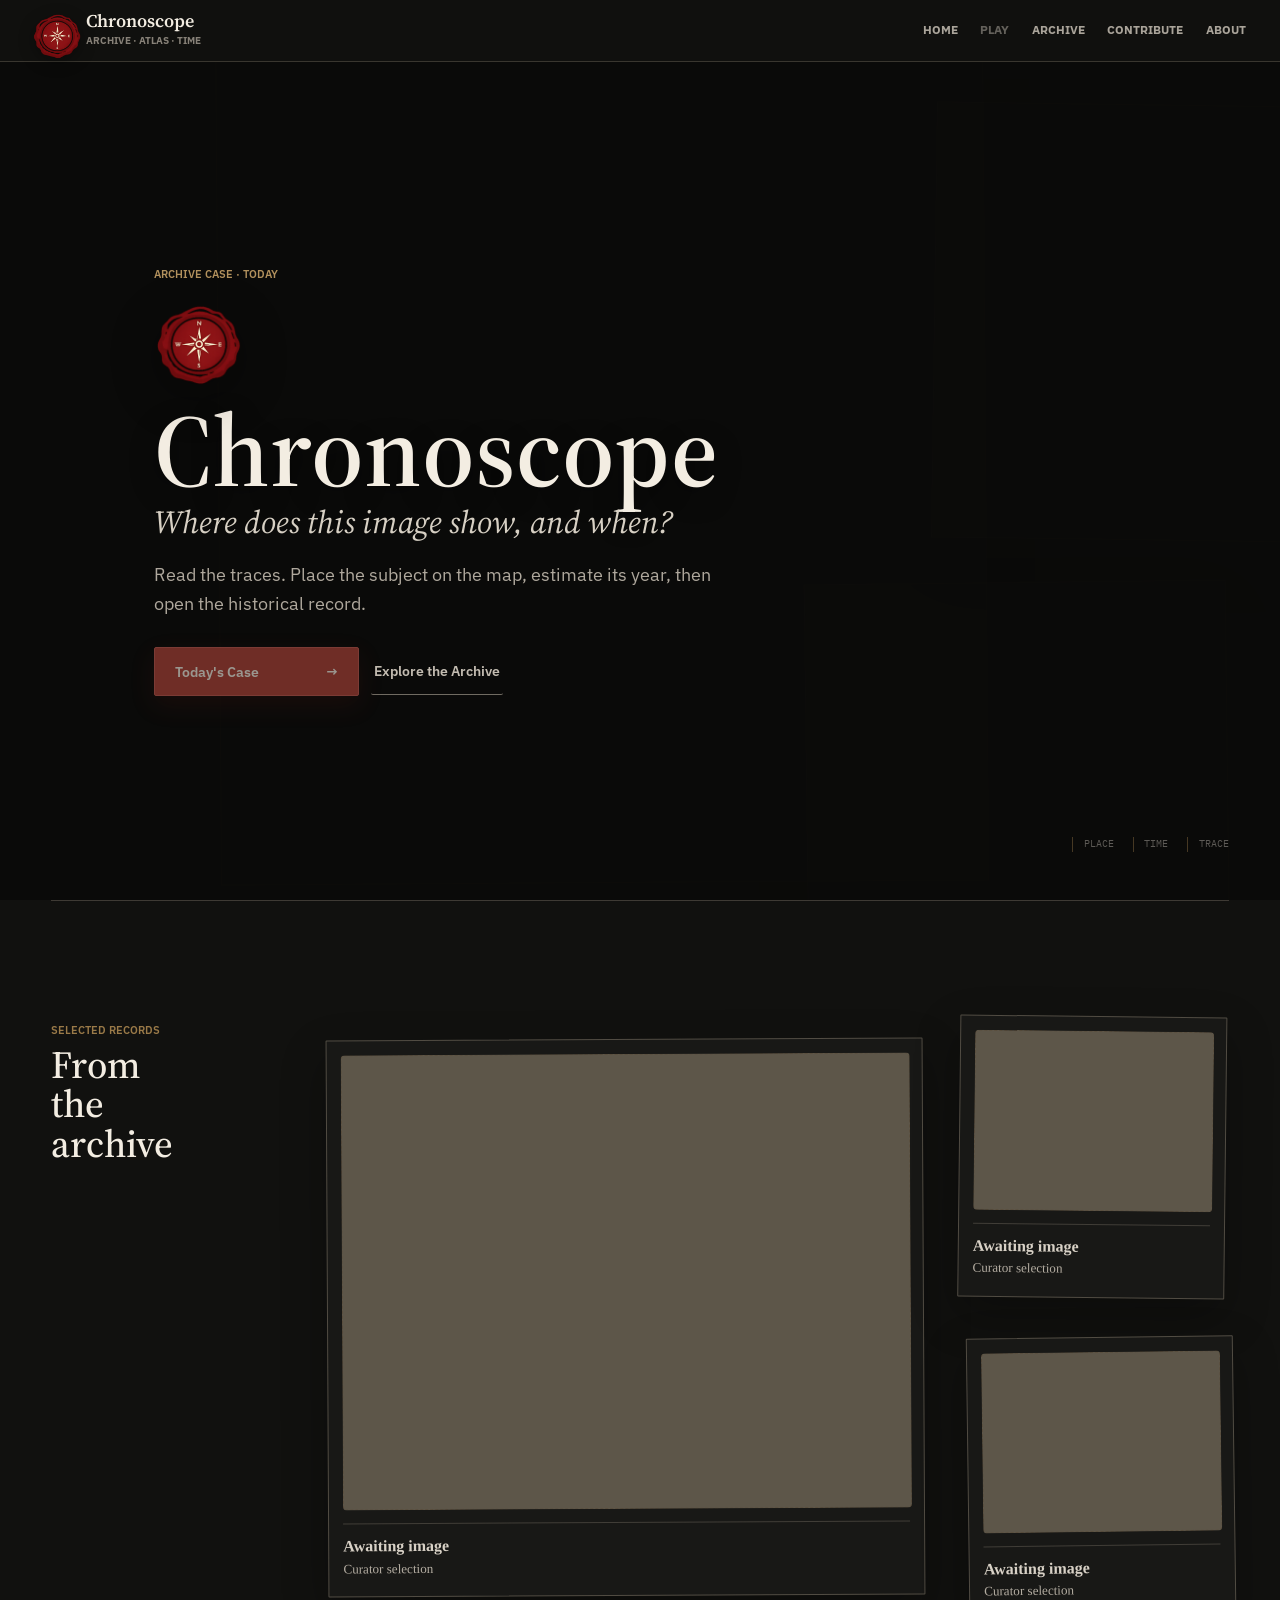
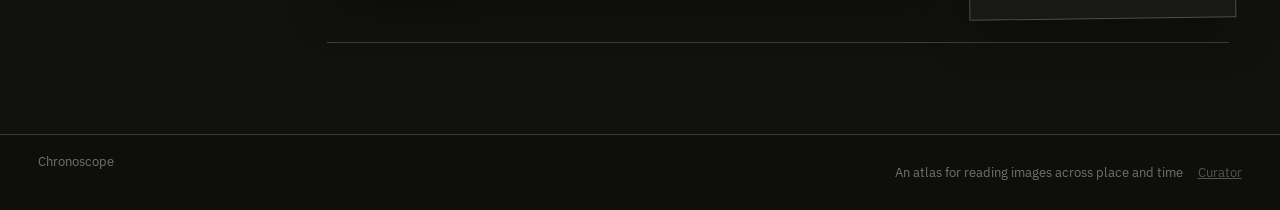
==== index.html @ 5bf5f280 "Add persistent challenges and playable archive" ====
<!doctype html>
<html lang="en">
  <head>
    <meta charset="utf-8" />
    <meta name="viewport" content="width=device-width, initial-scale=1" />
    <title>Chronoscope</title>
    <meta
      name="description"
      content="Chronoscope is a historical map game about placing archival images in space and time."
    />

    <link rel="icon" href="assets/favicon.ico" sizes="any" />
    <link rel="icon" href="assets/chronoscope-wax-seal-256.png" type="image/png" />
    <link rel="apple-touch-icon" href="assets/chronoscope-wax-seal-256.png" />
    <link rel="stylesheet" href="https://unpkg.com/leaflet/dist/leaflet.css" />
    <meta name="theme-color" content="#11110F" />
    <link rel="preconnect" href="https://fonts.googleapis.com" />
    <link rel="preconnect" href="https://fonts.gstatic.com" crossorigin />
    <link
      href="https://fonts.googleapis.com/css2?family=IBM+Plex+Mono:wght@400;500;600&amp;family=IBM+Plex+Sans:wght@400;500;600;700&amp;family=Source+Serif+4:opsz,wght@8..60,400;8..60,500;8..60,600;8..60,700&amp;display=swap"
      rel="stylesheet"
    />
    <link rel="stylesheet" href="style.css?v=chronoscope-21" />
    <!-- Google tag (gtag.js). Public pages only; admin.html intentionally omits analytics. -->
    <script async src="https://www.googletagmanager.com/gtag/js?id=G-4NTPNH9KXJ"></script>
    <script>
      window.dataLayer = window.dataLayer || [];
      function gtag(){dataLayer.push(arguments);}
      gtag("js", new Date());
      gtag("config", "G-4NTPNH9KXJ");
    </script>
    <script src="https://unpkg.com/leaflet/dist/leaflet.js"></script>
    <script src="https://cdn.jsdelivr.net/npm/@supabase/supabase-js@2"></script>
    <script src="script.js?v=chronoscope-21" defer></script>
  </head>
  <body class="view-home" data-page="main">
    <header class="site-header">
      <a class="brand" href="#home" data-view-target="home" aria-label="Chronoscope home">
        <span class="brand-mark">
          <img src="assets/chronoscope-wax-seal.png" alt="" />
        </span>
        <span>
          <strong>Chronoscope</strong>
          <small>Archive &middot; atlas &middot; time</small>
        </span>
      </a>

      <nav class="site-nav" aria-label="Primary navigation">
        <button type="button" data-view-target="home">Home</button>
        <button type="button" data-action="start-game">Play</button>
        <button type="button" data-view-target="archive">Archive</button>
        <button type="button" data-view-target="submit">Contribute</button>
        <button type="button" data-view-target="about">About</button>
      </nav>
    </header>

    <main class="app-shell">
      <section class="screen is-active home-screen" data-view="home" id="home">
        <div class="chronoscope-hero">
          <div class="hero-montage" aria-hidden="true">
            <figure class="montage-frame montage-frame-primary">
              <img id="heroImageOne" alt="" hidden />
            </figure>
            <figure class="montage-frame montage-frame-secondary">
              <img id="heroImageTwo" alt="" hidden />
            </figure>
            <figure class="montage-frame montage-frame-tertiary">
              <img id="heroImageThree" alt="" hidden />
            </figure>
          </div>
          <div class="hero-shade" aria-hidden="true"></div>

          <div class="hero-content">
            <p class="kicker hero-kicker">Archive case &middot; today</p>
            <div class="logo-placeholder" aria-label="Chronoscope compass wax seal">
              <img src="assets/chronoscope-wax-seal.png" alt="Chronoscope compass wax seal" />
            </div>
            <h1>Chronoscope</h1>
            <p class="hero-question">Where does this image show, and when?</p>
            <p class="lead">
              Read the traces. Place the subject on the map, estimate its year,
              then open the historical record.
            </p>
            <div class="button-row hero-actions">
              <button class="primary-button" type="button" data-action="start-game">
                Today's Case <span aria-hidden="true">&rarr;</span>
              </button>
              <button class="text-button" type="button" data-view-target="archive">
                Explore the Archive
              </button>
            </div>
            <p class="sr-only" id="dataStatus" aria-live="polite"></p>
          </div>

          <p class="hero-catalogue" aria-hidden="true">
            <span>PLACE</span>
            <span>TIME</span>
            <span>TRACE</span>
          </p>
        </div>

        <div class="home-lower" aria-label="Featured archival previews">
          <div class="collection-intro">
            <p class="kicker">Selected records</p>
            <h2>From the archive</h2>
          </div>
          <div class="archive-triptych">
            <figure class="archive-teaser archive-primary is-empty">
              <img
                id="homeImageOne"
                alt="Featured archival image"
                hidden
              />
              <figcaption>
                <span id="homePlaceOne">Awaiting image</span>
                <time id="homeTimeOne">Curator selection</time>
              </figcaption>
            </figure>
            <figure class="archive-teaser archive-secondary archive-secondary-top is-empty">
              <img
                id="homeImageTwo"
                alt="Featured archival image"
                hidden
              />
              <figcaption>
                <span id="homePlaceTwo">Awaiting image</span>
                <time id="homeTimeTwo">Curator selection</time>
              </figcaption>
            </figure>
            <figure class="archive-teaser archive-secondary archive-secondary-bottom is-empty">
              <img
                id="homeImageThree"
                alt="Featured archival image"
                hidden
              />
              <figcaption>
                <span id="homePlaceThree">Awaiting image</span>
                <time id="homeTimeThree">Curator selection</time>
              </figcaption>
            </figure>
          </div>
        </div>
      </section>

      <section class="screen archive-screen" data-view="archive" id="archive">
        <div class="section-heading archive-heading">
          <p class="kicker">The public index</p>
          <h2>Archive</h2>
          <p>
            Revisit a dated challenge, open a curated collection, or practise
            with cases drawn from the published record.
          </p>
          <p class="loading-note" id="archiveStatus" aria-live="polite"></p>
        </div>

        <section class="player-record" aria-labelledby="playerRecordTitle">
          <div class="archive-section-heading">
            <div>
              <p class="kicker">On this device</p>
              <h3 id="playerRecordTitle">Your Record</h3>
            </div>
            <button class="text-button compact-button" type="button" id="clearPlayerRecord">
              Clear record
            </button>
          </div>
          <div class="record-metrics" id="playerRecordMetrics"></div>
        </section>

        <div class="archive-index">
          <section class="archive-index-section" aria-labelledby="dailyArchiveTitle">
            <div class="archive-section-heading">
              <div>
                <p class="kicker">Dated editions</p>
                <h3 id="dailyArchiveTitle">Past Challenges</h3>
              </div>
            </div>
            <div class="archive-list" id="dailyArchiveList">
              <p class="loading-note">Loading the dated archive...</p>
            </div>
          </section>

          <section class="archive-index-section" aria-labelledby="collectionArchiveTitle">
            <div class="archive-section-heading">
              <div>
                <p class="kicker">Curator selections</p>
                <h3 id="collectionArchiveTitle">Collections</h3>
              </div>
            </div>
            <div class="archive-list" id="archiveCollectionList">
              <p class="loading-note">Loading collections...</p>
            </div>
          </section>
        </div>

        <section class="practice-entry">
          <div>
            <p class="kicker">Open study</p>
            <h3>Practice the published archive</h3>
            <p>A fresh selection for observation without affecting a dated challenge.</p>
          </div>
          <button class="primary-button" type="button" data-action="start-practice">
            Begin Practice <span aria-hidden="true">&rarr;</span>
          </button>
        </section>
      </section>

      <section class="screen game-screen" data-view="game" id="game">
        <div class="round-bar">
          <div class="case-identity">
            <p class="kicker">Examination room</p>
            <h2 id="roundTitle">Case 01</h2>
          </div>
          <div class="round-progress-wrap" aria-label="Case progress">
            <div class="round-progress" id="roundProgress" aria-hidden="true"></div>
            <strong id="roundCounter">01 / 05</strong>
          </div>
          <div class="round-meta">
            <span><small>Reading</small><strong id="scorePreview">0 / 25,000</strong></span>
          </div>
        </div>

        <div class="game-layout">
          <article class="image-panel">
            <figure class="archive-plate">
              <div class="image-stage">
                <img id="imageImage" src="" alt="Historical image for this round" />
                <button class="image-open-button" type="button" id="openImageInspector">
                  Fullscreen <span aria-hidden="true">&nearr;</span>
                </button>
              </div>
              <figcaption id="imageCaption">Archive image &middot; identifying record withheld</figcaption>
            </figure>
          </article>

          <section class="detective-panel" data-guess-mode="where" aria-label="Guess panel">
            <div class="guess-mode-tabs" role="tablist" aria-label="Reading controls">
              <button class="is-active" type="button" role="tab" aria-selected="true" data-guess-mode="where">
                Where
              </button>
              <button type="button" role="tab" aria-selected="false" data-guess-mode="when">
                When
              </button>
            </div>

            <div class="where-panel" data-guess-content="where">
              <div class="map-status" id="mapStatus">No location selected</div>
              <div id="guessMap" class="map-shell" aria-label="World map"></div>
            </div>

            <section class="time-panel" data-guess-content="when" aria-label="Time guess">
              <div class="time-panel-head">
                <div>
                  <p class="kicker">Estimated date</p>
                  <strong id="yearDisplay">1900 CE</strong>
                </div>
                <label>
                  Exact year
                  <input id="yearInput" type="number" min="-3000" max="2100" step="1" />
                </label>
              </div>
              <div
                id="timeTimeline"
                class="time-timeline"
                role="slider"
                aria-label="Estimated year from 3000 BCE to 2100 CE"
                aria-valuemin="-3000"
                aria-valuemax="2100"
                aria-valuenow="1900"
                tabindex="0"
              >
                <div class="time-track"></div>
                <div class="time-era bc-era">BCE</div>
                <div class="time-era ce-era">CE</div>
                <div class="time-marker" id="timeMarker"></div>
                <div class="time-ticks" aria-hidden="true">
                  <span style="left: 0%">3000 BCE</span>
                  <span style="left: 25%">1000 BCE</span>
                  <span style="left: 49.2%">1 CE</span>
                  <span style="left: 73.4%">1000 CE</span>
                  <span style="left: 87.9%">1600 CE</span>
                  <span style="left: 100%">2100 CE</span>
                </div>
              </div>
            </section>

            <div class="action-strip">
              <button class="primary-button" type="button" id="submitGuess" disabled>
                Submit Reading <span aria-hidden="true">&rarr;</span>
              </button>
              <button class="secondary-button" type="button" id="refreshRound">
                Reload Image
              </button>
              <button class="secondary-button" type="button" id="nextRound" hidden>
                Next Case
              </button>
            </div>

            <section class="reveal-panel" id="revealPanel" hidden aria-live="polite"></section>
          </section>
        </div>
      </section>

      <section class="screen results-screen" data-view="results" id="results">
        <div class="results-hero">
          <p class="kicker">The record</p>
          <h2>Your Reading of the Past</h2>
          <p id="finalScore" class="final-score">0 / 25,000</p>
          <p id="ratingTitle" class="rating-title"></p>
          <p id="resultRecordNote" class="result-record-note"></p>
        </div>

        <div class="results-grid">
          <section class="results-breakdown">
            <h3>Your Readings</h3>
            <div id="roundBreakdown"></div>
          </section>

          <section class="share-panel">
            <h3>Share Result</h3>
            <textarea id="shareText" readonly rows="7"></textarea>
            <div class="button-row">
              <button class="primary-button" type="button" id="copyResult">Copy Result</button>
              <button class="secondary-button" type="button" data-action="replay-challenge">
                Play Again
              </button>
            </div>
            <p class="loading-note" id="copyResultStatus"></p>
          </section>
        </div>
      </section>

      <section class="screen submit-screen" data-view="submit" id="submit">
        <div class="section-heading">
          <p class="kicker">Archive contribution</p>
          <h2>Contribute to the Archive</h2>
          <p>
            Found an image that would make a compelling Chronoscope case? Send
            it to the archive for verification of place, date, source, and rights.
          </p>
        </div>

        <div class="submit-layout">
          <form id="submissionForm" class="submission-form">
            <fieldset class="submission-stage">
              <legend><span>01</span> The Image</legend>
              <div class="stage-grid">
                <label>
                  Image title
                  <input name="title" required placeholder="Old Church in Beijing" />
                </label>
                <label>
                  Image URL
                  <input name="image" type="url" required placeholder="https://archive.example/image.jpg" />
                </label>
              </div>
            </fieldset>

            <fieldset class="submission-stage">
              <legend><span>02</span> The Record</legend>
              <div class="stage-grid">
                <label class="full-span">
                  Suggested location name
                  <input name="locationName" required placeholder="Beijing, China" />
                </label>
                <label>
                  Latitude
                  <input name="lat" type="number" min="-90" max="90" step="0.00001" required placeholder="39.90420" />
                </label>
                <label>
                  Longitude
                  <input name="lng" type="number" min="-180" max="180" step="0.00001" required placeholder="116.40740" />
                </label>
                <label>
                  Suggested year
                  <input name="year" type="number" min="-3000" max="2100" step="1" required placeholder="1910" />
                </label>
                <div class="form-actions coordinate-action">
                  <button class="secondary-button" type="button" id="confirmTypedSubmissionLocation">
                    Confirm Typed Coordinates
                  </button>
                </div>
                <label class="full-span map-field">
                  Locate it on the map
                  <span class="field-note">Click the map, then confirm the selected point. You can clear it and choose again.</span>
                  <div id="submissionMap" class="submission-map" aria-label="Submission location map"></div>
                  <div class="button-row">
                    <button class="secondary-button" type="button" id="confirmSubmissionLocation">
                      Confirm Map Location
                    </button>
                    <button class="secondary-button" type="button" id="clearSubmissionLocation">
                      Clear Location
                    </button>
                  </div>
                  <span id="submissionMapStatus" class="field-note">No map point selected yet.</span>
                </label>
                <label class="full-span">
                  Curator note <span class="optional-label">optional</span>
                  <textarea name="clue" rows="3"></textarea>
                </label>
                <label class="full-span">
                  Historical Record <span class="optional-label">optional</span>
                  <textarea name="explanation" rows="4"></textarea>
                </label>
              </div>
            </fieldset>

            <fieldset class="submission-stage">
              <legend><span>03</span> Provenance</legend>
              <div class="stage-grid">
                <label>
                  Source/archive link
                  <input name="source" required placeholder="Archive name and URL" />
                </label>
                <label>
                  Rights/public domain note
                  <input name="rights" required placeholder="Public domain, CC0, or permission note" />
                </label>
                <label>
                  Submitter name or initials
                  <input name="submitter" required placeholder="A. Chen" />
                </label>
                <label>
                  Contact <span class="optional-label">optional</span>
                  <input name="submitterContact" placeholder="Email or social handle" />
                </label>
              </div>
            </fieldset>

            <div class="form-actions submission-actions">
              <button class="primary-button" type="submit">Submit for Review</button>
              <button class="secondary-button" type="reset">Clear Form</button>
            </div>
            <p class="loading-note submission-inline-status" id="submissionInlineStatus" aria-live="polite"></p>
          </form>

          <section class="generated-panel">
            <h3>Submission Receipt</h3>
            <p>
              Your proposal is sent privately to the curator. If the archive
              cannot be reached, a copyable backup will appear here instead.
            </p>
            <textarea id="generatedSubmission" readonly rows="18"></textarea>
            <div class="button-row">
              <button class="primary-button" type="button" id="copySubmission">
                Copy Submission Record
              </button>
            </div>
            <p class="loading-note" id="submissionStatus"></p>
          </section>
        </div>
      </section>

      <section class="screen about-screen" data-view="about" id="about">
        <div class="section-heading">
          <p class="kicker">About Chronoscope</p>
          <h2>Read the traces.</h2>
          <p>
            Chronoscope is a historical map game about reading the traces left
            inside old images. Each round asks a simple question: where does this
            image show, and when?
          </p>
        </div>

        <div class="about-columns">
          <section>
            <h3>Observation</h3>
            <p>
              The answer lies not in memorization, but in observation: architecture,
              clothing, roads, signs, terrain, technology, and the quiet details
              of daily life.
            </p>
          </section>
          <section>
            <h3>Public History</h3>
            <p>
              The project is built as an experiment in public history, visual
              reasoning, and geographical imagination. Submissions require
              verification before they can enter the game.
            </p>
          </section>
        </div>
      </section>
    </main>

    <div class="image-inspector" id="imageInspector" hidden role="dialog" aria-modal="true" aria-label="Inspect archival image">
      <div class="image-inspector-panel">
        <button class="image-inspector-close" type="button" id="closeImageInspector" aria-label="Close image inspector">
          &times;
        </button>
        <img id="inspectorImage" src="" alt="Enlarged archival image" />
        <p id="inspectorCaption"></p>
      </div>
    </div>

    <footer class="site-footer">
      <span>Chronoscope</span>
      <span>
        An atlas for reading images across place and time
        <a class="repair-link" href="admin.html">Curator</a>
      </span>
    </footer>
  </body>
</html>
---- style.css ----
:root {
  --paper: #F1E6D3;
  --paper-soft: #FFF9ED;
  --paper-deep: #E3D0AE;
  --ivory: #FEFAF0;
  --ink: #241C17;
  --muted-ink: #665645;
  --muted: var(--muted-ink);
  --burgundy: #771B17;
  --burgundy-dark: #45110F;
  --burgundy-quiet: #8D2D27;
  --gold: #9C7641;
  --gold-soft: #B99A63;
  --line: #D6C29E;
  --line-dark: #B9A176;
  --shadow: 0 24px 58px rgba(36, 28, 23, 0.13);
}

* {
  box-sizing: border-box;
}

html {
  min-height: 100%;
}

body {
  min-height: 100%;
  margin: 0;
  color: var(--ink);
  font-family: system-ui, -apple-system, BlinkMacSystemFont, "Segoe UI", sans-serif;
  background: var(--paper);
}

body.modal-open {
  overflow: hidden;
}

button,
input,
textarea,
select {
  font: inherit;
}

button,
a.secondary-link,
.repair-link,
.text-button {
  min-height: 42px;
}

button {
  border: 0;
  cursor: pointer;
}

button:disabled {
  cursor: not-allowed;
  opacity: 0.55;
}

a {
  color: var(--burgundy-dark);
}

img {
  display: block;
  max-width: 100%;
}

.sr-only {
  position: absolute;
  width: 1px;
  height: 1px;
  padding: 0;
  overflow: hidden;
  clip: rect(0, 0, 0, 0);
  white-space: nowrap;
  border: 0;
}

code {
  padding: 0.12rem 0.28rem;
  border: 1px solid rgba(156, 118, 65, 0.28);
  border-radius: 4px;
  background: rgba(255, 249, 237, 0.78);
}

.site-header {
  position: sticky;
  top: 0;
  z-index: 50;
  display: flex;
  align-items: center;
  justify-content: space-between;
  gap: 1rem;
  padding: 0.65rem clamp(1rem, 3vw, 2.5rem);
  border-bottom: 1px solid rgba(86, 66, 43, 0.16);
  background: rgba(241, 230, 211, 0.9);
  backdrop-filter: blur(12px);
}

.brand {
  display: inline-flex;
  align-items: center;
  gap: 0.75rem;
  color: var(--ink);
  text-decoration: none;
}

.brand-mark {
  display: grid;
  width: 38px;
  height: 38px;
  place-items: center;
  border-radius: 50%;
  background: transparent;
  font-family: Georgia, "Times New Roman", serif;
  font-weight: 700;
}

.brand-mark img {
  width: 48px;
  height: 48px;
  max-width: none;
  object-fit: contain;
  filter: drop-shadow(0 3px 6px rgba(36, 28, 23, 0.18));
}

.brand strong,
h1,
h2,
h3 {
  font-family: Georgia, "Times New Roman", serif;
  font-weight: 700;
  letter-spacing: 0;
}

.brand strong {
  color: var(--burgundy);
}

.brand small {
  display: block;
  color: var(--muted);
  font-size: 0.75rem;
}

.site-nav {
  display: flex;
  align-items: center;
  justify-content: flex-end;
  flex-wrap: wrap;
  gap: 0.45rem;
}

.site-nav button,
.site-nav a {
  display: inline-flex;
  align-items: center;
  justify-content: center;
  min-height: 36px;
  padding: 0.32rem 0.64rem;
  border: 1px solid transparent;
  border-radius: 6px;
  color: var(--ink);
  background: transparent;
  text-decoration: none;
  font-size: 0.92rem;
}

.site-nav button:hover,
.site-nav a:hover {
  border-color: rgba(156, 118, 65, 0.42);
  background: rgba(255, 249, 237, 0.74);
}

.app-shell {
  width: min(1320px, calc(100% - 2rem));
  margin: 0 auto;
  padding: clamp(1.5rem, 4vw, 3.5rem) 0;
}

.screen {
  display: none;
}

.screen.is-active {
  display: block;
}

.home-grid {
  display: grid;
  grid-template-columns: minmax(0, 1fr) minmax(280px, 420px);
  gap: clamp(1.4rem, 4vw, 3rem);
  align-items: center;
  min-height: calc(100vh - 190px);
}

.chronoscope-hero {
  display: grid;
  place-items: center;
  min-height: calc(100vh - 9.5rem);
  padding: clamp(3.5rem, 9vw, 7rem) 0 clamp(4rem, 10vw, 8rem);
  text-align: center;
  animation: quietReveal 700ms ease-out both;
}

.hero-kicker {
  margin-bottom: 1.35rem;
}

.logo-placeholder {
  display: grid;
  width: clamp(86px, 12vw, 136px);
  height: clamp(86px, 12vw, 136px);
  place-items: center;
  margin-bottom: clamp(1.2rem, 3vw, 2rem);
  border-radius: 50%;
  background: transparent;
  filter: drop-shadow(0 16px 22px rgba(69, 17, 15, 0.18));
}

.logo-placeholder img {
  width: 100%;
  height: 100%;
  object-fit: contain;
}

.chronoscope-hero h1 {
  margin-bottom: 0.85rem;
  color: var(--burgundy);
  font-size: clamp(4rem, 12vw, 9rem);
  letter-spacing: 0;
}

.hero-question {
  max-width: 740px;
  margin-bottom: 1.1rem;
  color: var(--muted-ink);
  font-family: Georgia, "Times New Roman", serif;
  font-size: clamp(1.5rem, 3vw, 2.4rem);
  font-style: italic;
  line-height: 1.18;
}

.chronoscope-hero .lead {
  max-width: 680px;
  margin-right: auto;
  margin-left: auto;
  color: var(--ink);
}

.hero-actions {
  justify-content: center;
  margin-top: 1.35rem;
}

.home-lower {
  display: flex;
  justify-content: center;
  min-height: 50vh;
  padding: clamp(0.5rem, 2vw, 1.6rem) 0 clamp(3rem, 7vw, 6rem);
}

@keyframes quietReveal {
  from {
    opacity: 0;
    transform: translateY(10px);
  }

  to {
    opacity: 1;
    transform: translateY(0);
  }
}

.kicker {
  margin: 0 0 0.45rem;
  color: var(--gold);
  font-size: 0.78rem;
  font-weight: 800;
  text-transform: uppercase;
}

h1,
h2,
h3,
p {
  margin-top: 0;
}

h1 {
  margin-bottom: 1rem;
  font-size: clamp(3rem, 8vw, 6.4rem);
  line-height: 0.95;
}

h2 {
  margin-bottom: 0.75rem;
  font-size: clamp(2rem, 4vw, 3.25rem);
  line-height: 1.05;
}

h3 {
  margin-bottom: 0.75rem;
  font-size: 1.3rem;
}

.lead {
  max-width: 58ch;
  color: var(--muted);
  font-size: clamp(1.08rem, 2vw, 1.32rem);
  line-height: 1.65;
}

.how-to-play-note {
  max-width: 54ch;
  margin: 0;
  color: var(--muted-ink);
  font-size: 0.98rem;
  line-height: 1.55;
}

.button-row,
.action-strip,
.form-actions,
.admin-toolbar {
  display: flex;
  flex-wrap: wrap;
  gap: 0.75rem;
  align-items: center;
}

.primary-button,
.secondary-button,
.danger-button,
.secondary-link,
.text-button {
  display: inline-flex;
  align-items: center;
  justify-content: center;
  padding: 0.74rem 1.05rem;
  border-radius: 6px;
  font-weight: 800;
  text-decoration: none;
  transition: background 180ms ease, border-color 180ms ease, color 180ms ease, transform 180ms ease, box-shadow 180ms ease;
}

.primary-button {
  color: var(--paper-soft);
  border: 1px solid var(--burgundy-dark);
  background: var(--burgundy);
  box-shadow:
    0 12px 26px rgba(69, 17, 15, 0.28),
    inset 0 1px 0 rgba(255, 249, 237, 0.16);
}

.primary-button:hover {
  border-color: var(--burgundy-dark);
  background: var(--burgundy-dark);
  transform: translateY(-1px);
  box-shadow:
    0 16px 34px rgba(69, 17, 15, 0.34),
    inset 0 1px 0 rgba(255, 249, 237, 0.14);
}

.primary-button:disabled,
.secondary-button:disabled,
.danger-button:disabled {
  cursor: wait;
  opacity: 0.62;
  transform: none;
}

.secondary-button,
.secondary-link {
  border: 1px solid var(--line-dark);
  color: var(--ink);
  background: rgba(255, 249, 237, 0.78);
}

.secondary-button:hover,
.secondary-link:hover {
  border-color: var(--gold);
  color: var(--burgundy-dark);
  background: var(--ivory);
  box-shadow: 0 8px 20px rgba(36, 28, 23, 0.08);
}

.text-button {
  color: var(--burgundy-dark);
  background: transparent;
  text-decoration: underline;
  text-underline-offset: 0.28rem;
}

.text-button:hover {
  color: var(--gold);
}

.danger-button {
  color: var(--paper-soft);
  border: 1px solid var(--burgundy-dark);
  background: var(--burgundy);
}

.danger-button:hover {
  background: var(--burgundy-dark);
}

.compact-button {
  min-height: 36px;
  padding: 0.48rem 0.65rem;
  font-size: 0.84rem;
}

.loading-note {
  min-height: 1.35rem;
  margin: 1rem 0 0;
  color: var(--muted);
  font-size: 0.94rem;
}

.loading-note.is-success {
  color: #365F3F;
  font-weight: 800;
}

.loading-note.is-error {
  color: var(--burgundy-dark);
  font-weight: 800;
}

.archive-teaser,
.image-panel,
.detective-panel,
.results-breakdown,
.share-panel,
.generated-panel,
.about-columns section,
.submission-card,
.owner-card,
.question-set-card {
  border: 1px solid rgba(86, 66, 43, 0.2);
  border-radius: 8px;
  background: rgba(255, 249, 237, 0.84);
  box-shadow: var(--shadow);
}

.archive-triptych {
  position: relative;
  display: grid;
  grid-template-columns: minmax(360px, 1.25fr) minmax(220px, 0.56fr);
  grid-template-rows: repeat(2, minmax(0, 1fr));
  gap: clamp(1.15rem, 2.6vw, 2rem);
  width: min(980px, 94vw);
  align-items: center;
}

.archive-triptych::before {
  content: "";
  position: absolute;
  left: 4%;
  right: 4%;
  bottom: -1.25rem;
  height: 1px;
  background: rgba(156, 118, 65, 0.46);
}

.archive-teaser {
  margin: 0;
  padding: clamp(0.78rem, 1.2vw, 1.05rem);
  overflow: hidden;
  transform-origin: center;
  border-color: rgba(86, 66, 43, 0.24);
  background: var(--ivory);
  box-shadow:
    0 18px 42px rgba(36, 28, 23, 0.12),
    inset 0 0 0 1px rgba(255, 249, 237, 0.6);
  transition: transform 180ms ease, box-shadow 180ms ease;
}

.archive-teaser:hover {
  box-shadow:
    0 28px 70px rgba(36, 28, 23, 0.17),
    inset 0 0 0 1px rgba(255, 249, 237, 0.68);
}

.archive-primary {
  grid-row: 1 / span 2;
  padding: clamp(0.9rem, 1.5vw, 1.2rem);
  transform: rotate(-0.55deg);
}

.archive-primary:hover {
  transform: rotate(-0.25deg) translateY(-4px);
}

.archive-secondary {
  transform: translateX(-0.4rem) rotate(1.4deg);
}

.archive-secondary:hover {
  transform: translateX(-0.4rem) rotate(0.6deg) translateY(-4px);
}

.archive-secondary-bottom {
  transform: translateX(0.6rem) rotate(-1.6deg);
}

.archive-secondary-bottom:hover {
  transform: translateX(0.6rem) rotate(-0.7deg) translateY(-4px);
}

.archive-teaser img {
  width: 100%;
  object-fit: cover;
  border: 1px solid rgba(86, 66, 43, 0.28);
  background: var(--paper-deep);
  filter: sepia(0.22) saturate(0.68) contrast(0.98);
}

.archive-teaser.is-empty {
  min-height: 230px;
}

.archive-teaser.is-empty::before {
  content: "";
  display: block;
  width: 100%;
  aspect-ratio: 5 / 4;
  border: 1px dashed rgba(86, 66, 43, 0.34);
  border-radius: 4px;
  background: rgba(227, 208, 174, 0.34);
}

.archive-secondary.is-empty::before {
  aspect-ratio: 4 / 3;
}

.archive-primary img {
  aspect-ratio: 5 / 4;
}

.archive-secondary img {
  aspect-ratio: 4 / 3;
}

.archive-teaser figcaption {
  min-height: 3.7rem;
  margin: 0.8rem 0 0;
  padding-top: 0.65rem;
  border-top: 1px solid rgba(156, 118, 65, 0.34);
  color: var(--muted-ink);
  font-family: Georgia, "Times New Roman", serif;
  font-size: 0.92rem;
  text-align: left;
  line-height: 1.35;
}

.archive-teaser figcaption span {
  display: block;
  margin-bottom: 0.18rem;
  color: var(--ink);
  font-family: Georgia, "Times New Roman", serif;
  font-size: 1rem;
  font-weight: 700;
}

.archive-teaser figcaption time {
  display: block;
  color: var(--muted-ink);
  font-size: 0.82rem;
}

.round-bar {
  display: flex;
  align-items: flex-end;
  justify-content: space-between;
  gap: 1rem;
  margin-bottom: 1rem;
}

.round-bar h2 {
  margin-bottom: 0;
  font-size: clamp(1.8rem, 3.5vw, 2.8rem);
}

.round-meta {
  display: flex;
  flex-wrap: wrap;
  gap: 0.5rem;
  justify-content: flex-end;
  color: var(--muted);
}

.round-meta span {
  padding: 0.4rem 0.6rem;
  border: 1px solid rgba(86, 66, 43, 0.22);
  border-radius: 999px;
  background: rgba(255, 249, 237, 0.76);
}

.game-layout {
  display: grid;
  grid-template-columns: minmax(300px, 0.8fr) minmax(420px, 1.35fr);
  gap: 1.25rem;
  align-items: start;
}

.image-panel,
.detective-panel {
  padding: 1rem;
}

.image-panel figure {
  position: relative;
  margin: 0;
}

.time-panel {
  margin-bottom: 1rem;
  padding: 0.9rem;
  border: 1px solid rgba(86, 66, 43, 0.22);
  border-radius: 8px;
  background: rgba(241, 230, 211, 0.64);
}

.time-panel-head {
  display: flex;
  align-items: end;
  justify-content: space-between;
  gap: 1rem;
  margin-bottom: 0.85rem;
}

.time-panel-head strong {
  display: block;
  color: var(--burgundy-dark);
  font-family: Georgia, "Times New Roman", serif;
  font-size: clamp(1.55rem, 4vw, 2.4rem);
}

.time-panel-head label {
  display: grid;
  gap: 0.35rem;
  width: min(160px, 42%);
  color: var(--muted);
  font-size: 0.82rem;
  font-weight: 800;
}

.time-panel-head input {
  width: 100%;
  padding: 0.58rem;
}

.time-timeline {
  position: relative;
  height: 108px;
  cursor: crosshair;
  outline: none;
  touch-action: none;
}

.time-timeline:focus-visible {
  box-shadow: 0 0 0 3px rgba(119, 27, 23, 0.22);
}

.time-track {
  position: absolute;
  top: 38px;
  left: 0;
  right: 0;
  height: 18px;
  border: 1px solid rgba(86, 66, 43, 0.36);
  border-radius: 999px;
  background: var(--paper-deep);
}

.time-era {
  position: absolute;
  top: 12px;
  color: var(--muted);
  font-size: 0.78rem;
  font-weight: 900;
}

.bc-era {
  left: 0;
}

.ce-era {
  right: 0;
}

.time-marker {
  position: absolute;
  top: 22px;
  width: 22px;
  height: 50px;
  border: 3px solid var(--burgundy-dark);
  border-radius: 999px;
  background: rgba(255, 249, 237, 0.94);
  box-shadow: 0 6px 18px rgba(36, 28, 23, 0.18);
  transform: translateX(-50%);
  pointer-events: none;
}

.time-marker::after {
  content: "";
  position: absolute;
  left: 50%;
  bottom: -15px;
  width: 2px;
  height: 18px;
  background: var(--burgundy-dark);
  transform: translateX(-50%);
}

.time-ticks {
  position: absolute;
  left: 0;
  right: 0;
  bottom: 0;
  height: 32px;
  color: var(--muted);
  font-size: 0.72rem;
  line-height: 1.2;
}

.time-ticks span {
  position: absolute;
  max-width: 4.5rem;
  text-align: center;
  transform: translateX(-50%);
}

.time-ticks span:first-child {
  text-align: left;
  transform: translateX(0);
}

.time-ticks span:last-child {
  text-align: right;
  transform: translateX(-100%);
}

.image-panel img {
  width: 100%;
  aspect-ratio: 4 / 3;
  object-fit: cover;
  border: 1px solid rgba(86, 66, 43, 0.3);
  border-radius: 6px;
  background: var(--paper-deep);
  cursor: zoom-in;
}

.image-panel img.is-loading {
  opacity: 0.72;
}

.image-open-button {
  position: absolute;
  right: 0.75rem;
  bottom: 3.4rem;
  min-height: 34px;
  padding: 0.42rem 0.68rem;
  border: 1px solid rgba(255, 249, 237, 0.72);
  border-radius: 999px;
  color: var(--ivory);
  background: rgba(69, 17, 15, 0.82);
  box-shadow: 0 8px 20px rgba(36, 28, 23, 0.22);
  font-size: 0.82rem;
  font-weight: 800;
}

.image-open-button:hover {
  background: rgba(119, 27, 23, 0.92);
}

.image-inspector {
  position: fixed;
  inset: 0;
  z-index: 10000;
  display: grid;
  place-items: center;
  padding: clamp(1rem, 3vw, 2rem);
  background: rgba(36, 28, 23, 0.76);
  backdrop-filter: blur(7px);
}

.image-inspector-panel {
  position: relative;
  z-index: 10001;
  display: grid;
  width: min(1180px, 100%);
  max-height: min(90vh, 940px);
  padding: clamp(0.75rem, 2vw, 1.15rem);
  border: 1px solid rgba(156, 118, 65, 0.42);
  border-radius: 8px;
  background: var(--ivory);
  box-shadow: 0 30px 90px rgba(0, 0, 0, 0.38);
  overflow: auto;
}

.image-inspector-panel img {
  width: auto;
  max-width: 100%;
  height: auto;
  max-height: calc(90vh - 7rem);
  margin: 0 auto;
  aspect-ratio: auto;
  object-fit: contain;
  object-position: center;
  border: 1px solid rgba(86, 66, 43, 0.26);
  border-radius: 5px;
  background: var(--paper-deep);
}

.image-inspector-panel p {
  margin: 0.75rem 0 0;
  color: var(--muted-ink);
  font-family: Georgia, "Times New Roman", serif;
  line-height: 1.45;
}

.image-inspector-close {
  position: absolute;
  z-index: 10002;
  top: -0.8rem;
  right: -0.8rem;
  display: grid;
  width: 42px;
  min-height: 42px;
  place-items: center;
  border: 1px solid rgba(255, 249, 237, 0.72);
  border-radius: 50%;
  color: var(--ivory);
  background: var(--burgundy-dark);
  box-shadow: 0 10px 24px rgba(36, 28, 23, 0.26);
  font-size: 1.35rem;
  line-height: 1;
}

.image-panel figcaption {
  margin-top: 0.7rem;
  color: var(--muted);
  font-size: 0.94rem;
}

.case-note {
  margin-top: 1rem;
  padding: 0.9rem;
  border-top: 1px solid rgba(156, 118, 65, 0.38);
  color: var(--muted-ink);
  background: rgba(227, 208, 174, 0.22);
}

.case-note p:last-child {
  margin-bottom: 0;
  line-height: 1.55;
}

.map-status {
  min-height: 48px;
  margin-bottom: 0.85rem;
  padding: 0.7rem;
  border: 1px solid rgba(86, 66, 43, 0.2);
  border-radius: 6px;
  color: var(--muted);
  background: rgba(255, 249, 237, 0.72);
}

.map-shell {
  width: 100%;
  height: clamp(480px, 62vh, 720px);
  min-height: 460px;
  overflow: hidden;
  border: 1px solid rgba(86, 66, 43, 0.34);
  border-radius: 8px;
  background: #D8CCB1;
}

.map-pin {
  border: 0;
  background: transparent;
}

.map-pin span {
  position: relative;
  display: block;
  width: 26px;
  height: 26px;
  border: 2px solid var(--ivory);
  border-radius: 50% 50% 50% 0;
  box-shadow: 0 6px 14px rgba(36, 28, 23, 0.28);
  transform: rotate(-45deg);
}

.map-pin span::after {
  content: "";
  position: absolute;
  top: 7px;
  left: 7px;
  width: 8px;
  height: 8px;
  border-radius: 50%;
  background: var(--ivory);
}

.map-pin-guess span {
  background: var(--gold);
}

.map-pin-answer span {
  background: var(--burgundy);
}

.action-strip {
  justify-content: flex-start;
  margin-top: 1rem;
}

.reveal-panel {
  margin-top: 1rem;
  padding: 1rem;
  border: 1px solid rgba(156, 118, 65, 0.34);
  border-radius: 8px;
  background: rgba(255, 249, 237, 0.88);
}

.score-grid {
  display: grid;
  grid-template-columns: repeat(3, minmax(0, 1fr));
  gap: 0.75rem;
  margin: 1rem 0;
}

.score-tile {
  padding: 0.8rem;
  border: 1px solid rgba(86, 66, 43, 0.2);
  border-radius: 6px;
  background: rgba(241, 230, 211, 0.7);
}

.score-tile span {
  display: block;
  color: var(--muted);
  font-size: 0.82rem;
}

.score-tile strong {
  display: block;
  margin-top: 0.25rem;
  font-family: Georgia, "Times New Roman", serif;
  font-size: 1.45rem;
}

.answer-line {
  color: var(--muted);
  line-height: 1.55;
}

.historical-record {
  margin: 1rem 0;
  padding: 0.9rem;
  border-left: 3px solid var(--gold);
  background: rgba(227, 208, 174, 0.26);
}

.historical-record h4 {
  margin: 0 0 0.35rem;
  font-family: Georgia, "Times New Roman", serif;
  font-size: 1.05rem;
}

.historical-record p {
  margin-bottom: 0;
  color: var(--muted-ink);
  line-height: 1.58;
}

.source-line {
  margin-bottom: 0;
  color: var(--muted);
  font-size: 0.9rem;
}

.results-hero,
.section-heading {
  max-width: 760px;
  margin-bottom: 1.5rem;
}

.results-hero {
  padding-bottom: 1rem;
  border-bottom: 1px solid rgba(86, 66, 43, 0.22);
}

.results-hero h2 {
  margin-bottom: 0.45rem;
}

.final-score {
  margin-bottom: 0.5rem;
  color: var(--burgundy-dark);
  font-family: Georgia, "Times New Roman", serif;
  font-size: clamp(2.7rem, 8vw, 5.4rem);
  font-weight: 700;
  line-height: 1;
}

.rating-title {
  color: var(--burgundy-dark);
  font-family: Georgia, "Times New Roman", serif;
  font-size: 1.65rem;
  font-weight: 700;
}

.results-grid,
.submit-layout {
  display: grid;
  grid-template-columns: minmax(0, 1fr) minmax(320px, 0.85fr);
  gap: 1.25rem;
  align-items: start;
}

.results-breakdown,
.share-panel,
.generated-panel,
.about-columns section {
  padding: 1rem;
}

.round-table {
  width: 100%;
  border-collapse: collapse;
  font-size: 0.95rem;
}

.round-table th,
.round-table td {
  padding: 0.72rem 0.55rem;
  border-bottom: 1px solid rgba(86, 66, 43, 0.18);
  text-align: left;
  vertical-align: top;
}

.round-table th {
  color: var(--muted);
  font-size: 0.78rem;
  text-transform: uppercase;
}

textarea,
input {
  border: 1px solid var(--line);
  border-radius: 6px;
  color: var(--ink);
  background: var(--ivory);
}

textarea:focus,
input:focus,
select:focus {
  outline: none;
  border-color: var(--gold);
  box-shadow: 0 0 0 3px rgba(156, 118, 65, 0.16);
}

textarea {
  width: 100%;
  padding: 0.75rem;
  resize: vertical;
  line-height: 1.5;
}

.submission-form {
  display: grid;
  grid-template-columns: repeat(2, minmax(0, 1fr));
  gap: 0.95rem;
}

.submission-form label {
  display: grid;
  gap: 0.4rem;
  color: var(--muted);
  font-weight: 800;
}

.submission-form input,
.submission-form textarea {
  width: 100%;
  padding: 0.7rem;
  font-weight: 400;
}

.field-note {
  color: var(--muted);
  font-size: 0.86rem;
  font-weight: 500;
  line-height: 1.45;
}

.optional-label {
  color: var(--muted);
  font-size: 0.82rem;
  font-weight: 600;
}

.submission-map {
  width: 100%;
  height: 360px;
  min-height: 320px;
  overflow: hidden;
  border: 1px solid rgba(86, 66, 43, 0.34);
  border-radius: 8px;
  background: #D8CCB1;
}

.full-span {
  grid-column: 1 / -1;
}

.generated-panel textarea,
.share-panel textarea {
  font-family: "SFMono-Regular", Consolas, "Liberation Mono", monospace;
  font-size: 0.88rem;
}

.about-columns {
  display: grid;
  grid-template-columns: repeat(2, minmax(0, 1fr));
  gap: 1rem;
}

.admin-toolbar {
  margin-bottom: 1rem;
}

.owner-gate {
  max-width: 760px;
}

.owner-access-form {
  display: grid;
  grid-template-columns: minmax(0, 1fr) auto;
  gap: 0.75rem;
  align-items: end;
  max-width: 680px;
}

.owner-access-form label,
.owner-form label {
  display: grid;
  gap: 0.4rem;
  color: var(--muted);
  font-weight: 800;
}

.owner-access-form input,
.owner-form input,
.owner-form select,
.owner-form textarea {
  width: 100%;
  padding: 0.7rem;
}

.owner-card {
  padding: 1rem;
  margin-bottom: 1rem;
}

.owner-card h2 {
  font-size: clamp(1.6rem, 3vw, 2.35rem);
}

.owner-form {
  display: grid;
  grid-template-columns: repeat(2, minmax(0, 1fr));
  gap: 0.95rem;
}

.publish-grid {
  display: grid;
  grid-template-columns: repeat(2, minmax(0, 1fr));
  gap: 0.95rem;
  margin-top: 1rem;
}

.publish-grid label {
  display: grid;
  gap: 0.45rem;
  color: var(--muted);
  font-weight: 800;
}

.publish-grid textarea {
  font-family: "SFMono-Regular", Consolas, "Liberation Mono", monospace;
  font-size: 0.84rem;
}

.checkbox-row {
  grid-template-columns: auto 1fr !important;
  align-items: center;
  color: var(--ink) !important;
  font-weight: 700 !important;
}

.checkbox-row input {
  width: auto;
  accent-color: var(--burgundy);
}

.admin-section-head {
  display: flex;
  align-items: flex-start;
  justify-content: space-between;
  gap: 1rem;
  margin-bottom: 0.5rem;
}

.admin-section-head h2 {
  margin-bottom: 0;
}

.admin-list {
  display: grid;
  gap: 1rem;
}

.curator-dashboard .section-heading {
  max-width: 920px;
}

.curator-list {
  display: grid;
  gap: 1rem;
}

.compact-list {
  gap: 0.75rem;
}

.curator-card {
  display: grid;
  grid-template-columns: minmax(220px, 0.34fr) minmax(0, 1fr);
  gap: 1rem;
  padding: 1rem;
  border: 1px solid rgba(86, 66, 43, 0.2);
  border-radius: 8px;
  background: rgba(255, 249, 237, 0.84);
  box-shadow: 0 14px 38px rgba(36, 28, 23, 0.09);
}

.compact-curator-card {
  grid-template-columns: minmax(150px, 0.22fr) minmax(0, 1fr);
}

.empty-state {
  display: block;
  color: var(--muted);
}

.curator-preview {
  display: grid;
  gap: 0.65rem;
  align-content: start;
}

.curator-preview img {
  width: 100%;
  aspect-ratio: 4 / 3;
  object-fit: cover;
  border: 1px solid rgba(86, 66, 43, 0.28);
  border-radius: 6px;
  background: var(--paper-deep);
}

.curator-card-head {
  display: flex;
  align-items: flex-start;
  justify-content: space-between;
  gap: 1rem;
  margin-bottom: 0.8rem;
}

.curator-card-head h3 {
  margin-bottom: 0;
}

.curator-edit-grid {
  display: grid;
  grid-template-columns: repeat(2, minmax(0, 1fr));
  gap: 0.75rem;
  margin-top: 0.9rem;
}

.curator-edit-grid label {
  display: grid;
  gap: 0.35rem;
  color: var(--muted);
  font-size: 0.82rem;
  font-weight: 800;
}

.curator-edit-grid input,
.curator-edit-grid textarea {
  width: 100%;
  padding: 0.65rem;
  font-weight: 400;
}

.curator-actions {
  margin-top: 0.9rem;
}

.submission-card {
  display: grid;
  grid-template-columns: minmax(220px, 0.45fr) minmax(0, 1fr);
  gap: 1rem;
  padding: 1rem;
}

.submission-card img {
  width: 100%;
  aspect-ratio: 4 / 3;
  object-fit: cover;
  border: 1px solid rgba(86, 66, 43, 0.28);
  border-radius: 6px;
  background: var(--paper-deep);
}

.compact-card {
  grid-template-columns: minmax(180px, 0.32fr) minmax(0, 1fr);
}

.submission-fields {
  display: grid;
  grid-template-columns: repeat(2, minmax(0, 1fr));
  gap: 0.55rem 1rem;
  margin-bottom: 1rem;
}

.submission-fields div {
  min-width: 0;
}

.submission-fields span {
  display: block;
  color: var(--muted);
  font-size: 0.78rem;
  text-transform: uppercase;
}

.submission-fields strong,
.submission-fields a {
  overflow-wrap: anywhere;
}

.owner-edit-grid {
  display: grid;
  grid-template-columns: repeat(2, minmax(0, 1fr));
  gap: 0.75rem;
  margin-bottom: 1rem;
}

.owner-edit-grid label {
  display: grid;
  gap: 0.35rem;
  color: var(--muted);
  font-size: 0.82rem;
  font-weight: 800;
}

.owner-edit-grid input,
.owner-edit-grid textarea {
  width: 100%;
  padding: 0.65rem;
  font-weight: 400;
}

.image-picker-heading {
  display: flex;
  align-items: center;
  justify-content: space-between;
  gap: 1rem;
  margin-bottom: 0.65rem;
}

.image-picker-heading span,
.status-pill {
  display: inline-flex;
  align-items: center;
  min-height: 28px;
  padding: 0.25rem 0.55rem;
  border-radius: 999px;
  color: var(--burgundy-dark);
  background: rgba(156, 118, 65, 0.14);
  font-size: 0.82rem;
  font-weight: 800;
}

.research-status-pill {
  color: #fff9ed;
  background: var(--burgundy);
}

.research-review-note {
  margin: 0.35rem 0 0.9rem;
  padding: 0.7rem 0.8rem;
  border-left: 3px solid var(--gold);
  background: rgba(184, 138, 59, 0.09);
  color: var(--muted);
}

.image-picker {
  display: grid;
  grid-template-columns: repeat(auto-fit, minmax(320px, 1fr));
  gap: 0.75rem;
  max-height: 520px;
  overflow: auto;
  padding: 0.75rem;
  border: 1px solid rgba(86, 66, 43, 0.2);
  border-radius: 8px;
  background: rgba(241, 230, 211, 0.42);
}

.image-choice {
  display: grid;
  grid-template-columns: minmax(0, 1fr) auto;
  gap: 0.65rem;
  align-items: center;
  padding: 0.55rem;
  border: 1px solid rgba(86, 66, 43, 0.2);
  border-radius: 7px;
  background: rgba(255, 249, 237, 0.78);
}

.image-choice label {
  display: grid;
  grid-template-columns: auto 78px minmax(0, 1fr);
  gap: 0.65rem;
  align-items: center;
  min-width: 0;
}

.image-choice label span {
  min-width: 0;
}

.image-choice input {
  width: auto;
  accent-color: var(--burgundy);
}

.image-choice img {
  width: 78px;
  aspect-ratio: 4 / 3;
  object-fit: cover;
  border: 1px solid rgba(86, 66, 43, 0.2);
  border-radius: 5px;
}

.image-choice strong,
.image-choice small {
  display: block;
  max-width: 100%;
  white-space: normal;
  word-break: normal;
  overflow-wrap: break-word;
  letter-spacing: 0;
}

.image-choice small {
  margin-top: 0.2rem;
  color: var(--muted);
  line-height: 1.35;
}

.question-set-list {
  display: grid;
  gap: 0.75rem;
  margin-top: 1rem;
}

.question-set-card {
  display: flex;
  align-items: flex-start;
  justify-content: space-between;
  gap: 1rem;
  padding: 1rem;
}

.question-set-card p {
  margin-bottom: 0.4rem;
  color: var(--muted);
}

.repair-link {
  display: inline-flex;
  align-items: center;
  margin-left: 0.7rem;
  padding: 0;
  border: 0;
  color: var(--muted);
  font-size: 0.82rem;
  background: transparent;
  opacity: 0.7;
}

.repair-link:hover {
  color: var(--burgundy-dark);
  opacity: 1;
}

.repair-access {
  position: fixed;
  inset: 0;
  z-index: 100;
  display: grid;
  place-items: center;
  padding: 1rem;
  background: rgba(36, 28, 23, 0.46);
  backdrop-filter: blur(7px);
}

.repair-access-card {
  position: relative;
  width: min(440px, 100%);
  padding: 1.25rem;
  border: 1px solid rgba(156, 118, 65, 0.42);
  border-radius: 8px;
  background: var(--ivory);
  box-shadow: 0 30px 80px rgba(36, 28, 23, 0.28);
}

.repair-access-card h2 {
  margin-bottom: 0.4rem;
  font-size: clamp(1.7rem, 4vw, 2.35rem);
}

.repair-close {
  position: absolute;
  top: 0.65rem;
  right: 0.65rem;
  width: 36px;
  min-height: 36px;
  border: 1px solid var(--line);
  border-radius: 50%;
  color: var(--ink);
  background: rgba(241, 230, 211, 0.72);
  font-size: 1.2rem;
  line-height: 1;
}

.repair-access-form {
  display: grid;
  gap: 0.8rem;
}

.repair-access-form label {
  display: grid;
  gap: 0.4rem;
  color: var(--muted);
  font-weight: 800;
}

.repair-access-form input {
  width: 100%;
  padding: 0.7rem;
}

.site-footer {
  display: flex;
  justify-content: space-between;
  gap: 1rem;
  padding: 1.2rem clamp(1rem, 3vw, 2.5rem);
  border-top: 1px solid rgba(86, 66, 43, 0.18);
  color: var(--muted);
  font-size: 0.9rem;
}

[hidden] {
  display: none !important;
}

@media (max-width: 900px) {
  .site-header {
    align-items: flex-start;
    flex-direction: column;
  }

  .site-nav {
    justify-content: flex-start;
  }

  .home-grid,
  .game-layout,
  .results-grid,
  .submit-layout,
	  .about-columns,
	  .submission-card,
	  .curator-card,
	  .compact-curator-card,
	  .owner-form,
	  .question-set-card {
	    grid-template-columns: 1fr;
  }

  .owner-access-form,
  .question-set-card {
    display: grid;
    grid-template-columns: 1fr;
  }

  .home-grid {
    min-height: auto;
  }

  .archive-triptych {
    grid-template-columns: 1fr;
    grid-template-rows: auto;
    width: min(480px, 92vw);
  }

  .archive-primary {
    grid-row: auto;
  }

  .archive-primary,
  .archive-secondary,
  .archive-secondary-bottom {
    transform: none;
  }

  .archive-primary:hover,
  .archive-secondary:hover,
  .archive-secondary-bottom:hover {
    transform: translateY(-3px);
  }

  .round-bar {
    align-items: flex-start;
    flex-direction: column;
  }

  .round-meta {
    justify-content: flex-start;
  }

  .admin-section-head {
    flex-direction: column;
  }
}

@media (max-width: 640px) {
  .app-shell {
    width: min(100% - 1rem, 1180px);
    padding-top: 1rem;
  }

  .chronoscope-hero {
    min-height: auto;
    padding-top: 2.2rem;
  }

  .chronoscope-hero h1 {
    font-size: clamp(2.65rem, 14vw, 3.35rem);
  }

  .hero-actions {
    flex-direction: column;
  }

  .site-nav {
    width: 100%;
  }

  .site-nav button,
  .site-nav a {
    flex: 1 1 auto;
  }

  .score-grid,
  .submission-form,
  .submission-fields,
  .owner-edit-grid,
  .curator-edit-grid,
  .publish-grid,
  .image-picker {
    grid-template-columns: 1fr;
  }

  .image-choice {
    grid-template-columns: 1fr;
  }

  .image-choice label {
    grid-template-columns: auto minmax(0, 1fr);
  }

  .image-choice img {
    display: none;
  }

  .map-shell {
    height: 460px;
  }

  .time-panel-head {
    justify-content: space-between;
  }

  .time-panel-head {
    align-items: start;
    flex-direction: column;
  }

  .time-panel-head label {
    width: 100%;
  }

  .time-ticks {
    font-size: 0.64rem;
  }

  .site-footer {
    flex-direction: column;
  }
}

/* Chronoscope editorial refinement: archive catalogue, atlas, and game board. */
:root {
  --paper: #F2E9D9;
  --paper-soft: #FFF9EE;
  --paper-deep: #E4D2B3;
  --ivory: #FFFBF2;
  --ink: #211915;
  --muted-ink: #625345;
  --muted: var(--muted-ink);
  --burgundy: #741916;
  --burgundy-dark: #48100E;
  --burgundy-quiet: #8A2923;
  --gold: #98723B;
  --gold-soft: #B49663;
  --line: #D3BE9B;
  --line-dark: #AC9166;
  --shadow: 0 14px 38px rgba(33, 25, 21, 0.1);
}

::selection {
  color: var(--ivory);
  background: var(--burgundy);
}

body {
  color: var(--ink);
  background: var(--paper);
  line-height: 1.5;
}

.brand strong,
h1,
h2,
h3 {
  font-family: "Iowan Old Style", "Palatino Linotype", "Book Antiqua", Georgia, "Times New Roman", serif;
}

.site-header {
  min-height: 66px;
  padding: 0.55rem clamp(1rem, 3vw, 2.75rem);
  border-bottom-color: var(--line);
  background: rgba(242, 233, 217, 0.97);
  backdrop-filter: none;
}

.brand {
  gap: 0.85rem;
}

.brand-mark {
  width: 42px;
  height: 42px;
}

.brand-mark img {
  width: 52px;
  height: 52px;
  filter: drop-shadow(0 3px 5px rgba(72, 16, 14, 0.16));
}

.brand strong {
  display: block;
  color: var(--burgundy);
  font-size: 1.14rem;
  line-height: 1.05;
}

.brand small {
  margin-top: 0.2rem;
  color: var(--muted-ink);
  font-size: 0.66rem;
  font-weight: 700;
  text-transform: uppercase;
}

.site-nav {
  gap: clamp(0.35rem, 1.5vw, 1.1rem);
}

.site-nav button,
.site-nav a {
  min-height: 34px;
  padding: 0.25rem 0.15rem;
  border: 0;
  border-bottom: 1px solid transparent;
  border-radius: 0;
  color: var(--muted-ink);
  background: transparent;
  font-size: 0.82rem;
  font-weight: 750;
  text-transform: uppercase;
}

.site-nav button:hover,
.site-nav button:focus-visible,
.site-nav a:hover,
.site-nav a:focus-visible {
  border-color: var(--burgundy);
  color: var(--burgundy);
  background: transparent;
  outline: none;
}

.app-shell {
  width: min(1400px, calc(100% - clamp(2rem, 6vw, 6rem)));
  padding: clamp(1.5rem, 2.5vw, 2.75rem) 0;
}

.chronoscope-hero {
  min-height: calc(100vh - 8.5rem);
  padding: clamp(1.5rem, 4vh, 2.8rem) 0 clamp(3rem, 8vh, 5.5rem);
}

.hero-rule {
  display: flex;
  width: min(860px, 100%);
  justify-content: space-between;
  margin-bottom: clamp(1.5rem, 3.5vh, 2.5rem);
  padding: 0.48rem 0;
  border-top: 1px solid var(--line-dark);
  border-bottom: 1px solid var(--line);
  color: var(--muted-ink);
  font-family: Georgia, "Times New Roman", serif;
  font-size: 0.68rem;
  font-weight: 700;
  text-transform: uppercase;
}

.hero-kicker {
  margin-bottom: 1rem;
  color: var(--gold);
}

.logo-placeholder {
  width: clamp(74px, 8vw, 102px);
  height: clamp(74px, 8vw, 102px);
  margin-bottom: 1.1rem;
  filter: drop-shadow(0 10px 14px rgba(72, 16, 14, 0.16));
}

.chronoscope-hero h1 {
  margin-bottom: 0.55rem;
  color: var(--burgundy);
  font-size: clamp(4.2rem, 9vw, 6.9rem);
  line-height: 0.92;
}

.hero-question {
  margin-bottom: 1.25rem;
  color: #4F4034;
  font-size: clamp(1.35rem, 2.4vw, 2.05rem);
}

.chronoscope-hero .lead {
  max-width: 61ch;
  color: var(--ink);
  font-size: clamp(1rem, 1.6vw, 1.16rem);
  line-height: 1.7;
}

.how-to-play-note {
  display: flex;
  max-width: 610px;
  gap: 0.75rem;
  align-items: baseline;
  margin-top: 0.1rem;
  padding-top: 0.75rem;
  border-top: 1px solid var(--line);
  color: var(--muted-ink);
  font-size: 0.86rem;
}

.how-to-play-note strong {
  flex: none;
  color: var(--gold);
  font-size: 0.68rem;
  text-transform: uppercase;
}

.hero-actions {
  margin-top: 1.55rem;
}

.primary-button,
.secondary-button,
.danger-button,
.secondary-link,
.text-button {
  border-radius: 2px;
  font-size: 0.9rem;
}

.primary-button {
  padding: 0.8rem 1.25rem;
  box-shadow: 0 7px 16px rgba(72, 16, 14, 0.2);
}

.primary-button:hover {
  box-shadow: 0 10px 22px rgba(72, 16, 14, 0.25);
}

.secondary-button,
.secondary-link {
  background: var(--paper-soft);
}

.text-button {
  min-height: 38px;
  padding-right: 0.2rem;
  padding-left: 0.2rem;
  border-bottom: 1px solid var(--burgundy);
  text-decoration: none;
}

.home-lower {
  display: grid;
  grid-template-columns: minmax(140px, 0.22fr) minmax(0, 1fr);
  gap: clamp(2rem, 6vw, 5.5rem);
  width: min(1120px, 100%);
  min-height: 0;
  margin: 0 auto;
  padding: clamp(2rem, 5vw, 4rem) 0 clamp(4rem, 8vw, 7rem);
  border-top: 1px solid var(--line-dark);
}

.collection-intro {
  padding-top: 0.35rem;
}

.collection-intro h2 {
  max-width: 7ch;
  margin: 0;
  font-size: clamp(1.65rem, 3vw, 2.45rem);
  line-height: 1.02;
}

.archive-triptych {
  width: 100%;
  gap: clamp(1.25rem, 3vw, 2.4rem);
}

.archive-triptych::before {
  right: 0;
  left: 0;
  bottom: -1.55rem;
  background: var(--line);
}

.archive-teaser {
  padding: clamp(0.65rem, 1.1vw, 0.9rem);
  border-color: var(--line-dark);
  border-radius: 1px;
  background: var(--ivory);
  box-shadow: 0 10px 28px rgba(33, 25, 21, 0.1);
}

.archive-teaser:hover {
  box-shadow: 0 16px 36px rgba(33, 25, 21, 0.14);
}

.archive-primary {
  transform: rotate(-0.3deg);
}

.archive-secondary {
  transform: translateX(-0.2rem) rotate(0.65deg);
}

.archive-secondary-bottom {
  transform: translateX(0.35rem) rotate(-0.75deg);
}

.archive-teaser img {
  border-color: #9F8968;
  filter: saturate(0.88) contrast(1.02);
}

.archive-teaser figcaption {
  padding-top: 0.7rem;
  border-top-color: var(--line);
}

.round-bar {
  align-items: center;
  margin-bottom: clamp(1.4rem, 3vw, 2.2rem);
  padding: 0.8rem 0;
  border-top: 2px solid var(--burgundy);
  border-bottom: 1px solid var(--line);
}

.round-bar h2 {
  color: var(--burgundy-dark);
}

.round-meta {
  gap: 1.1rem;
}

.round-meta span {
  display: grid;
  min-width: 116px;
  gap: 0.12rem;
  padding: 0 0 0 0.8rem;
  border: 0;
  border-left: 1px solid var(--line-dark);
  border-radius: 0;
  color: var(--ink);
  background: transparent;
}

.round-meta small {
  color: var(--gold);
  font-size: 0.62rem;
  font-weight: 800;
  text-transform: uppercase;
}

.round-meta strong {
  font-family: Georgia, "Times New Roman", serif;
  font-size: 0.9rem;
}

.game-layout {
  grid-template-columns: minmax(340px, 0.9fr) minmax(470px, 1.25fr);
  gap: clamp(1.6rem, 4vw, 3.4rem);
}

.image-panel,
.detective-panel,
.results-breakdown,
.share-panel,
.generated-panel,
.about-columns section {
  padding: 0;
  border: 0;
  border-radius: 0;
  background: transparent;
  box-shadow: none;
}

.image-panel {
  min-width: 0;
}

.detective-panel {
  min-width: 0;
  padding-left: clamp(1.2rem, 3vw, 2.4rem);
  border-left: 1px solid var(--line-dark);
}

.time-panel {
  margin-bottom: 1.2rem;
  padding: 0.85rem 0;
  border: 0;
  border-top: 1px solid var(--line-dark);
  border-bottom: 1px solid var(--line);
  border-radius: 0;
  background: transparent;
}

.time-panel-head strong {
  color: var(--burgundy);
}

.time-panel-head input {
  border-radius: 1px;
  background: var(--paper-soft);
}

.time-track {
  top: 41px;
  height: 10px;
  border-color: var(--line-dark);
  border-radius: 0;
  background: var(--paper-deep);
}

.time-marker {
  top: 24px;
  width: 16px;
  height: 43px;
  border: 2px solid var(--burgundy-dark);
  border-radius: 2px;
  background: var(--ivory);
  box-shadow: 0 4px 12px rgba(33, 25, 21, 0.15);
}

.archive-plate {
  margin: 0;
}

.image-stage {
  position: relative;
  display: grid;
  min-height: 350px;
  max-height: 70vh;
  place-items: center;
  padding: clamp(0.6rem, 1.3vw, 0.9rem);
  border: 1px solid var(--line-dark);
  background: var(--ivory);
  box-shadow: 0 14px 34px rgba(33, 25, 21, 0.12);
}

.image-panel .image-stage img {
  width: auto;
  max-width: 100%;
  height: auto;
  max-height: calc(70vh - 1.8rem);
  aspect-ratio: auto;
  object-fit: contain;
  border: 0;
  border-radius: 0;
  background: var(--paper-deep);
}

.image-open-button {
  right: 1.1rem;
  bottom: 1.1rem;
  min-height: 34px;
  border-radius: 2px;
  background: rgba(72, 16, 14, 0.92);
}

.image-panel figcaption {
  margin-top: 0;
  padding: 0.72rem 0.1rem;
  border-bottom: 1px solid var(--line);
  font-family: Georgia, "Times New Roman", serif;
  font-size: 0.88rem;
}

.map-status {
  min-height: 0;
  margin-bottom: 0.7rem;
  padding: 0.45rem 0;
  border: 0;
  border-bottom: 1px solid var(--line);
  border-radius: 0;
  color: var(--burgundy-dark);
  background: transparent;
  font-family: Georgia, "Times New Roman", serif;
  font-weight: 700;
}

.map-shell,
.submission-map {
  border-color: var(--line-dark);
  border-radius: 1px;
  box-shadow: 0 10px 28px rgba(33, 25, 21, 0.09);
}

.action-strip {
  padding-top: 0.1rem;
}

.reveal-panel {
  padding: 1rem 0;
  border: 0;
  border-top: 2px solid var(--burgundy);
  border-bottom: 1px solid var(--line);
  border-radius: 0;
  background: transparent;
}

.score-grid {
  border-top: 1px solid var(--line);
  border-bottom: 1px solid var(--line);
}

.score-tile {
  padding: 0.85rem 0.7rem;
  border: 0;
  border-right: 1px solid var(--line);
  border-radius: 0;
  background: transparent;
}

.score-tile:last-child {
  border-right: 0;
}

.historical-record {
  padding: 0.85rem 0 0.85rem 1rem;
  background: transparent;
}

.results-hero,
.section-heading {
  max-width: 820px;
  margin-bottom: clamp(1.8rem, 4vw, 3rem);
}

.results-hero {
  padding: 1rem 0 1.4rem;
  border-top: 2px solid var(--burgundy);
  border-bottom-color: var(--line-dark);
}

.results-grid,
.submit-layout {
  gap: clamp(2rem, 5vw, 4.5rem);
}

.share-panel,
.generated-panel {
  padding-left: clamp(1.2rem, 3vw, 2rem);
  border-left: 1px solid var(--line-dark);
}

.round-table th {
  color: var(--gold);
}

textarea,
input,
select {
  border-radius: 1px;
  background: var(--paper-soft);
}

.submission-form {
  row-gap: 1.15rem;
}

.submission-form label {
  color: var(--ink);
  font-family: Georgia, "Times New Roman", serif;
  font-size: 0.9rem;
}

.about-columns {
  gap: clamp(2rem, 5vw, 5rem);
  padding-top: 0.4rem;
}

.about-columns section {
  padding-top: 1rem;
  border-top: 1px solid var(--line-dark);
}

.about-columns h3 {
  color: var(--burgundy-dark);
}

.owner-card,
.curator-card,
.submission-card,
.question-set-card,
.repair-access-card,
.image-inspector-panel {
  border-radius: 2px;
}

.owner-card {
  border-color: var(--line);
  border-top: 2px solid var(--burgundy);
  box-shadow: 0 8px 24px rgba(33, 25, 21, 0.07);
}

body[data-page="admin"] .app-shell {
  width: min(1320px, calc(100% - clamp(2rem, 6vw, 6rem)));
}

body[data-page="admin"] .section-heading h1 {
  max-width: 12ch;
  color: var(--burgundy-dark);
  font-size: clamp(2.8rem, 6vw, 4.8rem);
  line-height: 0.96;
}

body[data-page="admin"] .owner-access-form {
  grid-template-columns: minmax(230px, 1fr) minmax(230px, 1fr) auto;
  max-width: 940px;
}

body[data-page="admin"] .owner-access-form .primary-button {
  min-height: 47px;
}

.curator-card,
.submission-card,
.question-set-card {
  border-color: var(--line);
  box-shadow: 0 6px 18px rgba(33, 25, 21, 0.06);
}

.image-inspector-panel {
  border-color: var(--line-dark);
}

.image-inspector-panel img {
  border-radius: 0;
}

.site-footer {
  padding-top: 1.05rem;
  padding-bottom: 1.05rem;
  border-top-color: var(--line-dark);
  font-family: Georgia, "Times New Roman", serif;
  font-size: 0.8rem;
}

@media (max-width: 980px) {
  .game-layout {
    grid-template-columns: 1fr;
  }

  .detective-panel {
    padding-top: 1.5rem;
    padding-left: 0;
    border-top: 1px solid var(--line-dark);
    border-left: 0;
  }

  .image-stage {
    max-height: none;
  }

  .image-panel .image-stage img {
    max-height: 68vh;
  }
}

@media (max-width: 900px) {
  .site-header {
    align-items: center;
    flex-direction: row;
  }

  .site-nav {
    justify-content: flex-end;
  }

  .home-lower {
    grid-template-columns: 1fr;
    gap: 1.4rem;
  }

  .collection-intro h2 {
    max-width: none;
  }

  body[data-page="admin"] .owner-access-form {
    grid-template-columns: 1fr;
  }
}

@media (max-width: 700px) {
  .site-nav [data-view-target="home"] {
    display: none;
  }

  .site-header {
    display: grid;
    grid-template-columns: 1fr;
    gap: 0.45rem;
    padding-bottom: 0.35rem;
  }

  .site-nav {
    width: 100%;
    justify-content: flex-start;
    gap: 1.1rem;
    overflow-x: auto;
    border-top: 1px solid rgba(172, 145, 102, 0.45);
  }

  .site-nav button,
  .site-nav a {
    flex: 0 0 auto;
    min-height: 32px;
  }

  .app-shell {
    width: min(100% - 1.25rem, 1400px);
  }

  .chronoscope-hero {
    min-height: auto;
    padding-top: 2.4rem;
  }

  .hero-rule {
    margin-bottom: 2.5rem;
  }

  .chronoscope-hero h1 {
    font-size: clamp(3rem, 15vw, 4.6rem);
  }

  .hero-question {
    font-size: clamp(1.18rem, 5.4vw, 1.55rem);
  }

  .how-to-play-note {
    display: block;
  }

  .how-to-play-note strong {
    display: block;
    margin-bottom: 0.25rem;
  }

  .archive-triptych {
    width: 100%;
  }

  .round-bar {
    align-items: flex-start;
  }

  .round-meta {
    width: 100%;
  }

  .round-meta span {
    flex: 1 1 120px;
  }

  .time-ticks span:nth-child(4),
  .time-ticks span:nth-child(5) {
    display: none;
  }

  .image-stage {
    min-height: 250px;
  }

  .map-shell {
    min-height: 390px;
    height: 56vh;
  }

  .share-panel,
  .generated-panel {
    padding-top: 1.5rem;
    padding-left: 0;
    border-top: 1px solid var(--line-dark);
    border-left: 0;
  }

  .about-columns {
    grid-template-columns: 1fr;
  }
}

@media (max-width: 480px) {
  .hero-rule span:last-child {
    display: none;
  }

  .hero-actions {
    width: 100%;
  }

  .hero-actions .primary-button,
  .hero-actions .text-button {
    width: 100%;
  }

  .score-grid {
    grid-template-columns: 1fr;
  }

  .score-tile {
    border-right: 0;
    border-bottom: 1px solid var(--line);
  }

  .score-tile:last-child {
    border-bottom: 0;
  }
}

/* Chronoscope 20: darkroom archive. */
:root {
  --night: #11110F;
  --night-deep: #0B0B0A;
  --night-raised: #191917;
  --night-control: #22211E;
  --night-line: #39362F;
  --bone: #E9E2D6;
  --bone-bright: #F3EDE2;
  --bone-muted: #B3ACA1;
  --archive-ink: #211915;
  --archive-red: #AD4339;
  --archive-red-dark: #7F2924;
  --archive-red-soft: #C15A4F;
  --archive-gold: #9A7A48;
  --archive-gold-muted: #6F5A37;
  --paper: var(--night);
  --paper-soft: var(--night-raised);
  --paper-deep: var(--night-control);
  --ivory: var(--bone-bright);
  --ink: var(--bone);
  --muted-ink: var(--bone-muted);
  --muted: var(--bone-muted);
  --burgundy: var(--archive-red);
  --burgundy-dark: var(--archive-red-dark);
  --burgundy-quiet: var(--archive-red-soft);
  --gold: var(--archive-gold);
  --gold-soft: #B09361;
  --line: var(--night-line);
  --line-dark: #555047;
  --shadow: 0 20px 55px rgba(0, 0, 0, 0.3);
}

html {
  background: var(--night-deep);
}

body {
  color: var(--bone);
  background: var(--night);
  font-family: "IBM Plex Sans", system-ui, -apple-system, BlinkMacSystemFont, "Segoe UI", sans-serif;
}

.brand strong,
h1,
h2,
h3,
h4,
.hero-question,
.final-score,
.rating-title {
  font-family: "Source Serif 4", "Iowan Old Style", Georgia, "Times New Roman", serif;
}

button,
input,
textarea,
select,
.kicker,
.round-meta,
.round-progress-wrap,
.site-nav {
  font-family: "IBM Plex Sans", system-ui, sans-serif;
}

code,
.time-panel-head strong,
.time-panel-head input,
.time-ticks,
.map-status,
.hero-catalogue,
.source-line {
  font-family: "IBM Plex Mono", "SFMono-Regular", Consolas, monospace;
}

a {
  color: var(--bone);
}

.site-header {
  position: sticky;
  z-index: 2000;
  min-height: 62px;
  padding: 0.5rem clamp(1rem, 2.5vw, 2.4rem);
  border-bottom: 1px solid var(--night-line);
  color: var(--bone);
  background: rgba(17, 17, 15, 0.96);
}

.brand {
  color: var(--bone);
}

.brand-mark {
  width: 40px;
  height: 40px;
}

.brand-mark img {
  width: 50px;
  height: 50px;
  filter: drop-shadow(0 4px 8px rgba(0, 0, 0, 0.38));
}

.brand strong {
  color: var(--bone-bright);
  font-size: 1.12rem;
  font-weight: 600;
}

.brand small {
  color: #878178;
  font-size: 0.62rem;
}

.site-nav button,
.site-nav a {
  color: #AAA49A;
  font-size: 0.72rem;
  letter-spacing: 0;
}

.site-nav button:hover,
.site-nav button:focus-visible,
.site-nav a:hover,
.site-nav a:focus-visible {
  border-color: var(--archive-red);
  color: var(--bone-bright);
}

.app-shell {
  width: min(1440px, calc(100% - clamp(2rem, 5vw, 5rem)));
  padding: clamp(2rem, 3.5vw, 3.5rem) 0;
}

.kicker {
  color: var(--archive-gold);
  font-size: 0.68rem;
  font-weight: 600;
  letter-spacing: 0;
}

.primary-button,
.secondary-button,
.danger-button,
.secondary-link,
.text-button {
  min-height: 44px;
  border-radius: 2px;
  font-weight: 600;
  letter-spacing: 0;
}

.primary-button {
  border-color: #C05A50;
  color: var(--bone-bright);
  background: var(--archive-red);
  box-shadow: 0 9px 24px rgba(86, 24, 20, 0.32);
}

.primary-button:hover {
  border-color: #D06A60;
  color: #FFF9EE;
  background: #BC4B41;
  box-shadow: 0 12px 30px rgba(86, 24, 20, 0.4);
}

.secondary-button,
.secondary-link {
  border-color: #4B4841;
  color: #D2CBC0;
  background: #24231F;
  box-shadow: none;
}

.secondary-button:hover,
.secondary-link:hover {
  border-color: #777066;
  color: var(--bone-bright);
  background: #2D2B27;
  box-shadow: none;
}

.text-button {
  border-bottom-color: #706B62;
  color: #C3BCB1;
}

.text-button:hover {
  border-bottom-color: var(--archive-red-soft);
  color: var(--bone-bright);
}

textarea,
input,
select {
  border-color: #49463F;
  border-radius: 2px;
  color: var(--bone-bright);
  background: #1B1B18;
}

textarea:focus,
input:focus,
select:focus {
  border-color: var(--archive-red-soft);
  box-shadow: 0 0 0 2px rgba(173, 67, 57, 0.22);
}

input::placeholder,
textarea::placeholder {
  color: #6F6A62;
}

/* Home: a dim archive behind the interface. */
body.view-home .app-shell {
  width: 100%;
  padding: 0;
}

.home-screen {
  background: var(--night);
}

.chronoscope-hero {
  position: relative;
  display: flex;
  min-height: calc(100svh - 62px);
  place-items: initial;
  align-items: center;
  justify-content: flex-start;
  overflow: hidden;
  padding: clamp(4rem, 9vh, 7rem) clamp(1.4rem, 8vw, 8.5rem);
  text-align: left;
  isolation: isolate;
  animation: darkroomReveal 420ms ease-out both;
}

@keyframes darkroomReveal {
  from { opacity: 0; }
  to { opacity: 1; }
}

.hero-montage,
.hero-shade {
  position: absolute;
  inset: 0;
}

.hero-montage {
  z-index: -3;
  overflow: hidden;
  background: #0D0D0C;
}

.hero-shade {
  z-index: -1;
  background: rgba(9, 9, 8, 0.68);
}

.montage-frame {
  position: absolute;
  margin: 0;
  overflow: hidden;
  border: 1px solid rgba(154, 122, 72, 0.2);
  background: #151513;
  box-shadow: 0 24px 65px rgba(0, 0, 0, 0.42);
}

.montage-frame-primary {
  inset: -4% 23% 2% 17%;
  transform: rotate(-0.4deg);
}

.montage-frame-secondary {
  top: 5%;
  right: -2%;
  width: 29%;
  height: 52%;
  transform: rotate(0.8deg);
}

.montage-frame-tertiary {
  right: 4%;
  bottom: -8%;
  width: 33%;
  height: 46%;
  transform: rotate(-0.7deg);
}

.montage-frame img {
  width: 100%;
  height: 100%;
  object-fit: cover;
  filter: grayscale(0.72) contrast(0.9) brightness(0.48) blur(2px);
  transform: scale(1.02);
}

.montage-frame.is-empty {
  opacity: 0.16;
}

.hero-content {
  position: relative;
  z-index: 2;
  width: min(760px, 72vw);
  margin-left: clamp(0rem, 4vw, 5rem);
}

.hero-kicker {
  margin-bottom: 1.1rem;
  color: #B2915D;
}

.logo-placeholder {
  width: clamp(72px, 7vw, 100px);
  height: clamp(72px, 7vw, 100px);
  margin: 0 0 1rem;
  filter: drop-shadow(0 12px 24px rgba(0, 0, 0, 0.42));
}

.chronoscope-hero h1 {
  max-width: 8ch;
  margin-bottom: 0.55rem;
  color: var(--bone-bright);
  font-size: clamp(4rem, 8vw, 7rem);
  font-weight: 600;
  line-height: 0.88;
  text-shadow: 0 8px 28px rgba(0, 0, 0, 0.48);
}

.hero-question {
  max-width: 700px;
  margin-bottom: 1.2rem;
  color: #D7D0C4;
  font-size: clamp(1.35rem, 2.5vw, 2.15rem);
  font-style: italic;
  font-weight: 400;
}

.chronoscope-hero .lead {
  max-width: 54ch;
  margin: 0;
  color: #AFA89D;
  font-size: clamp(0.98rem, 1.4vw, 1.12rem);
  line-height: 1.6;
}

.hero-actions {
  justify-content: flex-start;
  margin-top: 1.8rem;
}

.hero-actions .primary-button {
  min-width: 205px;
  justify-content: space-between;
}

.hero-catalogue {
  position: absolute;
  right: clamp(1.5rem, 4vw, 4.5rem);
  bottom: clamp(1.5rem, 4vw, 3rem);
  display: flex;
  gap: 1.2rem;
  margin: 0;
  color: rgba(210, 203, 192, 0.42);
  font-size: 0.61rem;
}

.hero-catalogue span {
  padding-left: 0.65rem;
  border-left: 1px solid rgba(154, 122, 72, 0.42);
}

.home-lower {
  display: grid;
  width: min(1180px, calc(100% - clamp(2rem, 8vw, 8rem)));
  margin: 0 auto;
  padding: clamp(4rem, 9vw, 8rem) 0;
  border-top-color: #3E3A34;
  background: var(--night);
}

.collection-intro h2 {
  color: var(--bone-bright);
  font-weight: 500;
}

.archive-triptych::before {
  background: #413D36;
}

.archive-teaser {
  border-color: #514C43;
  background: #181816;
  box-shadow: 0 18px 45px rgba(0, 0, 0, 0.28);
}

.archive-teaser:hover {
  box-shadow: 0 25px 62px rgba(0, 0, 0, 0.4);
}

.archive-teaser img {
  border-color: #5D574D;
  filter: grayscale(0.18) saturate(0.78) contrast(1.04);
}

.archive-teaser figcaption {
  border-top-color: #403D37;
  color: #8E887F;
}

.archive-teaser figcaption span {
  color: #D8D1C6;
}

/* Play: full-height examination room. */
body.view-game {
  overflow-x: hidden;
  background: var(--night-deep);
}

body.view-game .site-header {
  min-height: 54px;
  padding-top: 0.35rem;
  padding-bottom: 0.35rem;
  background: #0D0D0C;
}

body.view-game .brand small {
  display: none;
}

body.view-game .site-nav button:not([data-view-target="home"]) {
  display: none;
}

body.view-game .app-shell {
  width: 100%;
  padding: 0;
}

.game-screen {
  min-height: calc(100svh - 54px);
  background: var(--night-deep);
  animation: darkroomReveal 220ms ease-out both;
}

.round-bar {
  min-height: 72px;
  margin: 0;
  padding: 0.75rem clamp(1rem, 2.4vw, 2.25rem);
  border-top: 0;
  border-bottom: 1px solid var(--night-line);
  background: #131311;
}

.case-identity {
  min-width: 220px;
}

.case-identity .kicker {
  margin-bottom: 0.12rem;
}

.round-bar h2 {
  max-width: 48ch;
  overflow: hidden;
  margin: 0;
  color: var(--bone-bright);
  font-family: "IBM Plex Sans", system-ui, sans-serif;
  font-size: clamp(0.95rem, 1.45vw, 1.2rem);
  font-weight: 500;
  text-overflow: ellipsis;
  white-space: nowrap;
}

.round-progress-wrap {
  display: flex;
  gap: 0.8rem;
  align-items: center;
  color: #B9B2A7;
  font-family: "IBM Plex Mono", monospace;
  font-size: 0.72rem;
}

.round-progress {
  display: flex;
  gap: 0.42rem;
  align-items: center;
}

.round-progress span {
  display: block;
  width: 8px;
  height: 8px;
  border: 1px solid #565149;
  border-radius: 50%;
  background: transparent;
}

.round-progress .is-complete {
  border-color: #8F8980;
  background: #8F8980;
}

.round-progress .is-current {
  width: 11px;
  height: 11px;
  border: 3px solid #151513;
  background: var(--archive-red-soft);
  box-shadow: 0 0 0 1px var(--archive-red-soft);
}

.round-meta {
  min-width: 150px;
}

.round-meta span {
  min-width: 0;
  padding-left: 0.9rem;
  border-left-color: #49463F;
}

.round-meta small {
  color: #777168;
}

.round-meta strong {
  color: #CFC8BD;
  font-family: "IBM Plex Mono", monospace;
  font-size: 0.72rem;
}

.game-layout {
  display: grid;
  grid-template-columns: minmax(0, 1.68fr) minmax(360px, 0.92fr);
  gap: 0;
  min-height: calc(100svh - 126px);
  align-items: stretch;
}

.image-panel,
.detective-panel {
  border: 0;
  background: transparent;
  box-shadow: none;
}

.image-panel {
  display: flex;
  min-height: calc(100svh - 126px);
  padding: clamp(0.9rem, 2vw, 1.7rem);
  align-items: stretch;
  background: #090909;
}

.archive-plate {
  display: grid;
  width: 100%;
  min-height: 0;
  grid-template-rows: minmax(0, 1fr) auto;
}

.image-stage {
  position: relative;
  display: grid;
  min-height: 420px;
  max-height: calc(100svh - 190px);
  place-items: center;
  padding: 0;
  overflow: hidden;
  border: 1px solid #292826;
  background: #050505;
  box-shadow: 0 24px 64px rgba(0, 0, 0, 0.46);
}

.image-panel .image-stage img {
  width: auto;
  max-width: 100%;
  height: auto;
  max-height: calc(100svh - 192px);
  aspect-ratio: auto;
  object-fit: contain;
  border: 0;
  border-radius: 0;
  background: #050505;
  filter: none;
}

.image-open-button {
  right: 0.8rem;
  bottom: 0.8rem;
  min-height: 34px;
  padding: 0.35rem 0.58rem;
  border-color: #514C45;
  border-radius: 2px;
  color: #D2CBC0;
  background: rgba(15, 15, 13, 0.9);
  box-shadow: none;
  font-family: "IBM Plex Mono", monospace;
  font-size: 0.64rem;
  font-weight: 500;
  text-transform: uppercase;
}

.image-open-button:hover {
  border-color: #8C8377;
  background: #1B1A18;
}

.image-panel figcaption {
  min-height: 34px;
  margin: 0;
  padding: 0.6rem 0 0;
  border: 0;
  color: #79746C;
  font-family: "IBM Plex Mono", monospace;
  font-size: 0.62rem;
  text-transform: uppercase;
}

.detective-panel {
  display: grid;
  grid-template-columns: minmax(0, 1fr);
  min-width: 0;
  padding: clamp(0.9rem, 1.6vw, 1.35rem);
  border-left: 1px solid var(--night-line);
  align-content: start;
  background: #161614;
}

.detective-panel > *,
.reveal-panel,
.historical-record,
.answer-line,
.source-line {
  min-width: 0;
  max-width: 100%;
  overflow-wrap: anywhere;
}

.guess-mode-tabs {
  display: none;
}

.where-panel {
  min-width: 0;
}

.map-status {
  min-height: 32px;
  margin: 0;
  padding: 0 0 0.55rem;
  border: 0;
  color: #A9A298;
  background: transparent;
  font-size: 0.67rem;
  font-weight: 500;
  text-transform: uppercase;
}

.map-status::before {
  content: "WHERE / ";
  color: var(--archive-gold);
}

.map-shell {
  height: clamp(320px, 43vh, 520px);
  min-height: 310px;
  border: 1px solid #47443E;
  border-radius: 2px;
  background: #111210;
  box-shadow: none;
}

.map-shell .leaflet-tile-pane,
.submission-map .leaflet-tile-pane {
  filter: grayscale(1) invert(0.86) sepia(0.18) saturate(0.55) brightness(0.67) contrast(1.18);
}

.leaflet-control-zoom a,
.leaflet-control-attribution {
  color: #C8C1B6 !important;
  background: rgba(18, 18, 16, 0.9) !important;
}

.leaflet-control-zoom a {
  border-bottom-color: #4D4942 !important;
}

.leaflet-control-attribution a {
  color: #B7A16F !important;
}

.time-panel {
  margin: 0;
  padding: 1rem 0 0.65rem;
  border: 0;
  border-bottom: 1px solid #38352F;
  background: transparent;
}

.time-panel-head {
  margin-bottom: 0.45rem;
}

.time-panel-head strong {
  color: var(--bone-bright);
  font-size: clamp(1.7rem, 3.1vw, 2.55rem);
  font-weight: 500;
}

.time-panel-head label {
  color: #817B72;
  font-size: 0.64rem;
  text-transform: uppercase;
}

.time-panel-head input {
  min-height: 40px;
  padding: 0.4rem 0.55rem;
  border-color: #4A463F;
  color: var(--bone-bright);
  background: #1D1C19;
  font-size: 0.9rem;
}

.time-timeline {
  height: 92px;
}

.time-track {
  top: 36px;
  height: 6px;
  border-color: #504B43;
  background: #2D2B27;
}

.time-marker {
  top: 22px;
  width: 13px;
  height: 35px;
  border-color: var(--archive-red-soft);
  background: #171715;
  box-shadow: 0 0 0 2px rgba(173, 67, 57, 0.12);
}

.time-marker::after {
  background: var(--archive-red-soft);
}

.time-era,
.time-ticks {
  color: #79736B;
}

.time-ticks {
  font-size: 0.62rem;
}

.time-ticks span {
  max-width: none;
  white-space: nowrap;
}

.action-strip {
  display: grid;
  grid-template-columns: minmax(0, 1fr) auto;
  gap: 0.55rem;
  margin-top: 0.85rem;
}

.action-strip .primary-button,
.action-strip #nextRound {
  min-height: 52px;
}

.action-strip #submitGuess,
.action-strip #nextRound {
  grid-column: 1;
  grid-row: 1;
}

.action-strip #refreshRound {
  grid-column: 2;
  grid-row: 1;
  min-height: 52px;
  font-size: 0.72rem;
}

.reveal-panel {
  margin-top: 0.9rem;
  padding: 1.15rem;
  border: 1px solid #B9AC98;
  border-top: 3px solid var(--archive-red);
  color: var(--archive-ink);
  background: var(--bone);
  box-shadow: 0 18px 42px rgba(0, 0, 0, 0.3);
}

.reveal-panel .kicker {
  color: var(--archive-red-dark);
}

.reveal-panel h3,
.reveal-panel h4,
.reveal-panel strong {
  color: var(--archive-ink);
}

.reveal-panel .answer-line,
.reveal-panel .source-line,
.reveal-panel .historical-record p,
.reveal-panel .score-tile span {
  color: #675C50;
}

.reveal-panel .score-grid {
  border-color: #C5B8A4;
}

.reveal-panel .score-tile {
  border-color: #C5B8A4;
}

.reveal-panel .historical-record {
  border-left-color: var(--archive-red);
  background: rgba(255, 255, 255, 0.18);
}

.map-pin-guess span {
  background: #B49456;
}

.map-pin-answer span {
  background: var(--archive-red);
}

/* Results: the archival document returns. */
.results-screen,
.submit-screen,
.about-screen {
  min-height: calc(100svh - 150px);
}

.results-hero {
  max-width: none;
  padding: clamp(1.5rem, 4vw, 3.2rem);
  border: 1px solid #B9AC98;
  border-top: 4px solid var(--archive-red);
  color: var(--archive-ink);
  background: var(--bone);
}

.results-hero .kicker {
  color: var(--archive-red-dark);
}

.results-hero h2,
.results-hero .final-score,
.results-hero .rating-title {
  color: var(--archive-ink);
}

.results-hero h2 {
  font-weight: 500;
}

.final-score {
  font-size: clamp(3rem, 8vw, 6.2rem);
}

.results-grid {
  grid-template-columns: minmax(0, 1.35fr) minmax(290px, 0.65fr);
  gap: clamp(2rem, 4vw, 4rem);
}

.results-breakdown,
.share-panel {
  color: var(--bone);
}

.share-panel {
  padding-left: clamp(1.1rem, 2.5vw, 2rem);
  border-left-color: #45413A;
}

.round-table th,
.round-table td {
  border-bottom-color: #35332E;
}

.round-table th {
  color: #95815F;
}

.share-panel textarea {
  color: #C8C1B6;
  background: #171715;
}

/* Contribution: three archival accession stages. */
.section-heading h2 {
  color: var(--bone-bright);
  font-weight: 500;
}

.section-heading > p:last-child {
  max-width: 64ch;
  color: #A9A298;
  line-height: 1.65;
}

.submit-layout {
  grid-template-columns: minmax(0, 1.35fr) minmax(280px, 0.55fr);
  gap: clamp(2rem, 5vw, 5rem);
}

.submission-form {
  display: grid;
  grid-template-columns: 1fr;
  gap: 1.25rem;
}

.submission-stage {
  display: grid;
  gap: 1rem;
  margin: 0;
  padding: 1.35rem 0 0;
  border: 0;
  border-top: 1px solid #4B4740;
}

.submission-stage legend {
  padding: 0 1rem 0 0;
  color: var(--bone-bright);
  font-family: "Source Serif 4", Georgia, serif;
  font-size: 1.35rem;
}

.submission-stage legend span {
  display: inline-block;
  margin-right: 0.55rem;
  color: var(--archive-gold);
  font-family: "IBM Plex Mono", monospace;
  font-size: 0.68rem;
  vertical-align: middle;
}

.stage-grid {
  display: grid;
  grid-template-columns: repeat(2, minmax(0, 1fr));
  gap: 0.95rem;
}

.submission-form label {
  color: #C5BEB3;
  font-family: "IBM Plex Sans", system-ui, sans-serif;
  font-size: 0.78rem;
  font-weight: 500;
}

.coordinate-action {
  align-self: end;
}

.coordinate-action .secondary-button {
  width: 100%;
}

.map-field {
  margin-top: 0.35rem;
}

.field-note,
.optional-label {
  color: #817B72;
}

.submission-map {
  border-color: #4B4740;
  background: #111210;
  box-shadow: none;
}

.submission-actions {
  padding-top: 0.5rem;
}

.generated-panel {
  position: sticky;
  top: 90px;
  padding: 1.2rem 0 0 clamp(1.2rem, 3vw, 2rem);
  border-top: 1px solid #4B4740;
  border-left-color: #4B4740;
}

.generated-panel p {
  color: #918B82;
  line-height: 1.6;
}

.generated-panel textarea {
  border-color: #403D37;
  color: #969087;
  background: #151513;
}

/* About: a restrained dark editorial essay. */
.about-screen .section-heading {
  max-width: 900px;
  padding-bottom: clamp(1.5rem, 4vw, 3rem);
  border-bottom: 1px solid #48443D;
}

.about-screen .section-heading h2 {
  font-size: clamp(3rem, 8vw, 6.5rem);
  line-height: 0.92;
}

.about-columns {
  gap: clamp(2.5rem, 7vw, 7rem);
}

.about-columns section {
  border-top-color: #4D4941;
}

.about-columns h3 {
  color: #DCD5CA;
  font-weight: 500;
}

.about-columns p {
  color: #9D978E;
  line-height: 1.7;
}

/* Fullscreen evidence inspection. */
.image-inspector {
  z-index: 10000;
  padding: clamp(0.7rem, 2vw, 1.4rem);
  background: rgba(4, 4, 4, 0.96);
  backdrop-filter: none;
}

.image-inspector-panel {
  width: min(1500px, 100%);
  max-height: 96svh;
  padding: 0;
  border-color: #383530;
  color: #A9A298;
  background: #080808;
  box-shadow: 0 35px 100px rgba(0, 0, 0, 0.65);
}

.image-inspector-panel img {
  max-height: calc(96svh - 4.5rem);
  border: 0;
  background: #050505;
}

.image-inspector-panel p {
  margin: 0;
  padding: 0.75rem 1rem;
  border-top: 1px solid #34322E;
  color: #8C867D;
  font-family: "IBM Plex Mono", monospace;
  font-size: 0.67rem;
  text-transform: uppercase;
}

.image-inspector-close {
  top: 0.6rem;
  right: 0.6rem;
  border-color: #615A51;
  color: var(--bone);
  background: #171715;
}

/* Curator desk: practical, dark, and distinct from the public stage. */
body[data-page="admin"] {
  color: var(--bone);
  background: #121210;
}

body[data-page="admin"] .app-shell {
  width: min(1380px, calc(100% - clamp(2rem, 5vw, 5rem)));
}

body[data-page="admin"] .section-heading h1 {
  color: var(--bone-bright);
  font-weight: 500;
}

.owner-card,
.curator-card,
.submission-card,
.question-set-card,
.repair-access-card {
  border-color: #46423B;
  color: var(--bone);
  background: #191917;
  box-shadow: 0 14px 38px rgba(0, 0, 0, 0.18);
}

.owner-card {
  border-top-color: var(--archive-red);
}

.owner-card p,
.question-set-card p,
.empty-state {
  color: #99938A;
}

.curator-preview img,
.submission-card img,
.image-choice img {
  border-color: #4E4941;
}

.image-picker {
  border-color: #46423B;
  background: #121210;
}

.image-choice {
  border-color: #423F39;
  background: #1D1C19;
}

.status-pill,
.image-picker-heading span {
  color: #CEB889;
  background: #2B271F;
}

.research-status-pill {
  color: var(--bone-bright);
  background: var(--archive-red-dark);
}

.research-review-note,
.historical-record {
  background: rgba(154, 122, 72, 0.08);
}

.site-footer {
  border-top-color: #3C3933;
  color: #767168;
  background: #0E0E0D;
  font-family: "IBM Plex Sans", system-ui, sans-serif;
}

.repair-link {
  color: #777168;
}

@media (max-width: 1120px) {
  .game-layout {
    grid-template-columns: minmax(0, 1.45fr) minmax(350px, 0.9fr);
  }

  .round-progress span {
    width: 7px;
    height: 7px;
  }
}

@media (max-width: 900px) {
  .site-header {
    align-items: center;
    flex-direction: row;
  }

  .site-nav {
    justify-content: flex-end;
  }

  .hero-content {
    width: min(700px, 86vw);
    margin-left: 0;
  }

  .montage-frame-primary {
    inset: -3% 5% 8% 5%;
  }

  .montage-frame-secondary,
  .montage-frame-tertiary {
    opacity: 0.42;
  }

  .round-bar {
    display: grid;
    grid-template-columns: 1fr auto;
  }

  .round-progress-wrap {
    grid-column: 2;
    grid-row: 1;
  }

  .round-meta {
    display: none;
  }

  .game-layout {
    grid-template-columns: 1fr;
  }

  .image-panel {
    min-height: 0;
    padding-bottom: 0.9rem;
  }

  .image-stage {
    min-height: 330px;
    max-height: 62svh;
  }

  .image-panel .image-stage img {
    max-height: 62svh;
  }

  .detective-panel {
    padding-top: 0;
    border-top: 1px solid var(--night-line);
    border-left: 0;
  }

  .guess-mode-tabs {
    display: grid;
    grid-template-columns: repeat(2, minmax(0, 1fr));
    margin: 0 calc(clamp(0.9rem, 1.6vw, 1.35rem) * -1) 1rem;
    border-bottom: 1px solid #3D3A34;
  }

  .guess-mode-tabs button {
    min-height: 48px;
    border-bottom: 2px solid transparent;
    color: #777168;
    background: transparent;
    font-size: 0.72rem;
    font-weight: 600;
    text-transform: uppercase;
  }

  .guess-mode-tabs button.is-active {
    border-bottom-color: var(--archive-red-soft);
    color: var(--bone-bright);
    background: #1E1D1A;
  }

  .detective-panel[data-guess-mode="where"] .time-panel {
    display: none;
  }

  .detective-panel[data-guess-mode="when"] .where-panel {
    display: none;
  }

  .map-shell {
    height: 60svh;
    min-height: 390px;
  }

  .time-panel {
    min-height: 260px;
    padding-top: 1.5rem;
  }

  .action-strip {
    margin-top: 1rem;
  }

  .submit-layout,
  .results-grid {
    grid-template-columns: 1fr;
  }

  .generated-panel,
  .share-panel {
    position: static;
    padding-top: 1.5rem;
    padding-left: 0;
    border-top: 1px solid #4B4740;
    border-left: 0;
  }

  body[data-page="admin"] .owner-access-form {
    grid-template-columns: 1fr;
  }
}

@media (max-width: 700px) {
  .site-header {
    display: flex;
    min-height: 56px;
    gap: 0.75rem;
    padding: 0.4rem 0.8rem;
  }

  .brand {
    min-width: 0;
  }

  .brand-mark {
    width: 34px;
    height: 34px;
  }

  .brand-mark img {
    width: 42px;
    height: 42px;
  }

  .brand small {
    display: none;
  }

  .site-nav {
    width: auto;
    gap: 0.7rem;
    margin-left: auto;
    overflow: visible;
    border-top: 0;
  }

  .site-nav button,
  .site-nav a {
    min-height: 30px;
    padding: 0.15rem 0;
    font-size: 0.66rem;
  }

  .app-shell,
  body[data-page="admin"] .app-shell {
    width: min(100% - 1.25rem, 1440px);
  }

  .chronoscope-hero {
    min-height: calc(100svh - 56px);
    padding: 3rem 1.25rem 4rem;
  }

  .hero-content {
    width: 100%;
  }

  .logo-placeholder {
    width: 68px;
    height: 68px;
  }

  .chronoscope-hero h1 {
    font-size: clamp(3.2rem, 16vw, 5rem);
  }

  .hero-question {
    max-width: 18ch;
    font-size: clamp(1.25rem, 6vw, 1.7rem);
  }

  .hero-actions {
    width: 100%;
    align-items: stretch;
  }

  .hero-actions .primary-button,
  .hero-actions .text-button {
    width: 100%;
  }

  .hero-catalogue {
    right: 1.25rem;
    bottom: 1rem;
  }

  .home-lower {
    width: min(100% - 1.25rem, 1180px);
  }

  .archive-triptych {
    width: 100%;
  }

  .round-bar {
    min-height: 64px;
    padding: 0.6rem 0.8rem;
  }

  .case-identity {
    min-width: 0;
  }

  .round-bar h2 {
    max-width: 48vw;
  }

  .round-progress {
    max-width: 120px;
    gap: 0.3rem;
    overflow: hidden;
  }

  .image-panel {
    padding: 0.55rem;
  }

  .image-stage {
    min-height: 270px;
  }

  .detective-panel {
    padding: 0 0.7rem 0.9rem;
  }

  .guess-mode-tabs {
    margin-right: -0.7rem;
    margin-left: -0.7rem;
  }

  .map-shell {
    height: 54svh;
    min-height: 360px;
  }

  .action-strip {
    grid-template-columns: 1fr;
  }

  .action-strip #submitGuess,
  .action-strip #nextRound,
  .action-strip #refreshRound {
    grid-column: 1;
  }

  .action-strip #refreshRound {
    grid-row: 2;
    min-height: 42px;
  }

  .reveal-panel {
    padding: 0.9rem;
  }

  .stage-grid,
  .submission-form,
  .score-grid {
    grid-template-columns: 1fr;
  }

  .score-tile {
    border-right: 0;
    border-bottom: 1px solid #C5B8A4;
  }

  .score-tile:last-child {
    border-bottom: 0;
  }

  .about-screen .section-heading h2 {
    font-size: clamp(2.8rem, 14vw, 4.5rem);
  }
}

@media (prefers-reduced-motion: reduce) {
  .chronoscope-hero,
  .game-screen {
    animation: none;
  }
}

/* Chronoscope 21: dated archive, personal record, and compact curator index. */
.archive-screen {
  min-height: calc(100svh - 150px);
}

.archive-heading {
  max-width: 820px;
}

.archive-heading h2 {
  margin-bottom: 0.65rem;
  color: var(--bone-bright);
  font-size: clamp(4rem, 9vw, 7.5rem);
  font-weight: 500;
  line-height: 0.9;
}

.archive-heading p:not(.kicker) {
  max-width: 62ch;
  color: #A49E94;
  line-height: 1.65;
}

.player-record {
  margin: clamp(2.5rem, 6vw, 5rem) 0;
  padding: 1.2rem 0;
  border-top: 1px solid #49453E;
  border-bottom: 1px solid #49453E;
}

.archive-section-heading {
  display: flex;
  align-items: end;
  justify-content: space-between;
  gap: 1rem;
  margin-bottom: 1rem;
}

.archive-section-heading h3,
.practice-entry h3 {
  margin: 0;
  color: var(--bone-bright);
  font-size: clamp(1.45rem, 2.6vw, 2.15rem);
  font-weight: 500;
}

.record-metrics {
  display: grid;
  grid-template-columns: repeat(4, minmax(0, 1fr));
}

.record-metrics > div {
  min-width: 0;
  padding: 0.7rem clamp(0.6rem, 2vw, 1.25rem);
  border-left: 1px solid #3D3A34;
}

.record-metrics > div:first-child {
  padding-left: 0;
  border-left: 0;
}

.record-metrics span,
.record-metrics strong {
  display: block;
}

.record-metrics span {
  color: #827C73;
  font-size: 0.7rem;
  text-transform: uppercase;
}

.record-metrics strong {
  margin-top: 0.25rem;
  color: #E4DDD1;
  font-family: "IBM Plex Mono", monospace;
  font-size: clamp(1rem, 2.2vw, 1.45rem);
  font-weight: 500;
}

.archive-index {
  display: grid;
  grid-template-columns: repeat(2, minmax(0, 1fr));
  gap: clamp(2.5rem, 6vw, 6rem);
}

.archive-index-section {
  min-width: 0;
  padding-top: 1rem;
  border-top: 2px solid #5A554C;
}

.archive-list {
  border-bottom: 1px solid #34312C;
}

.archive-row,
.archive-empty-row {
  display: grid;
  min-width: 0;
  grid-template-columns: minmax(112px, auto) minmax(0, 1fr) auto auto;
  gap: 1rem;
  align-items: center;
  min-height: 72px;
  padding: 0.75rem 0;
  border-top: 1px solid #34312C;
}

.archive-row time,
.collection-index {
  color: #9A7A48;
  font-family: "IBM Plex Mono", monospace;
  font-size: 0.69rem;
  text-transform: uppercase;
}

.archive-row h4 {
  margin: 0 0 0.18rem;
  color: #DDD6CA;
  font-family: "Source Serif 4", Georgia, serif;
  font-size: 1rem;
  font-weight: 500;
}

.archive-row p,
.archive-empty-row span,
.practice-entry p {
  margin: 0;
  color: #878178;
  font-size: 0.8rem;
  line-height: 1.45;
}

.archive-complete {
  color: #B69A68;
  font-family: "IBM Plex Mono", monospace;
  font-size: 0.62rem;
  text-transform: uppercase;
}

.archive-empty-row {
  display: flex;
  min-height: 86px;
  flex-direction: column;
  align-items: flex-start;
  justify-content: center;
}

.archive-empty-row strong {
  color: #C9C2B7;
  font-family: "Source Serif 4", Georgia, serif;
  font-size: 1rem;
  font-weight: 500;
}

.practice-entry {
  display: flex;
  align-items: center;
  justify-content: space-between;
  gap: 2rem;
  margin-top: clamp(3rem, 7vw, 6rem);
  padding: clamp(1.3rem, 3vw, 2.2rem) 0;
  border-top: 1px solid #514C44;
  border-bottom: 1px solid #514C44;
}

.result-record-note {
  color: #6E6256;
  font-size: 0.85rem;
}

.checkbox-field {
  display: flex !important;
  grid-template-columns: none !important;
  align-items: center;
  gap: 0.6rem !important;
}

.checkbox-field input {
  width: 17px;
  height: 17px;
  min-height: 0;
  accent-color: var(--archive-red);
}

.curator-daily-form {
  margin-bottom: 1.2rem;
}

.daily-challenge-list {
  border-top: 1px solid #3E3A34;
}

.daily-challenge-row {
  display: grid;
  grid-template-columns: minmax(130px, 0.35fr) minmax(190px, 1fr) auto auto;
  gap: 1rem;
  align-items: center;
  min-height: 64px;
  padding: 0.55rem 0;
  border-bottom: 1px solid #34312C;
}

.daily-challenge-row time,
.daily-challenge-row small {
  color: #8E887F;
  font-family: "IBM Plex Mono", monospace;
  font-size: 0.66rem;
}

.daily-challenge-row strong,
.daily-challenge-row small {
  display: block;
}

.daily-challenge-row strong {
  color: #D4CDC1;
  font-family: "Source Serif 4", Georgia, serif;
  font-weight: 500;
}

.catalogue-filter {
  width: min(280px, 100%);
}

.catalogue-filter input {
  width: 100%;
  min-height: 38px;
  padding: 0.42rem 0.65rem;
}

#approvedImagesList.compact-list {
  gap: 0;
  border-top: 1px solid #403C36;
}

.curator-image-row {
  border-bottom: 1px solid #3B3832;
  color: var(--bone);
  background: transparent;
}

.curator-image-row[open] {
  background: #171715;
}

.curator-image-row summary {
  display: grid;
  grid-template-columns: 58px minmax(180px, 1fr) minmax(110px, 0.32fr) auto 42px;
  gap: 0.8rem;
  align-items: center;
  min-height: 58px;
  padding: 0.45rem 0.5rem;
  cursor: pointer;
  list-style: none;
}

.curator-image-row summary::-webkit-details-marker {
  display: none;
}

.curator-image-row summary:hover {
  background: #201F1C;
}

.curator-image-row summary > img {
  width: 52px;
  height: 40px;
  object-fit: cover;
  border: 1px solid #4B4740;
}

.curator-image-summary {
  min-width: 0;
}

.curator-image-summary strong,
.curator-image-summary small {
  display: block;
  overflow: hidden;
  text-overflow: ellipsis;
  white-space: nowrap;
}

.curator-image-summary strong {
  color: #DED7CC;
  font-family: "Source Serif 4", Georgia, serif;
  font-size: 0.95rem;
  font-weight: 500;
}

.curator-image-summary small,
.curator-image-row time,
.curator-row-disclosure {
  color: #878178;
  font-size: 0.68rem;
}

.curator-image-row time {
  font-family: "IBM Plex Mono", monospace;
}

.curator-row-disclosure {
  text-transform: uppercase;
}

.curator-image-row[open] .curator-row-disclosure {
  color: #B69A68;
}

.curator-image-editor {
  padding: 0.3rem 0.75rem 1rem 4.65rem;
  border-top: 1px solid #35322D;
}

@media (max-width: 900px) {
  .archive-index {
    grid-template-columns: 1fr;
  }

  .daily-challenge-row {
    grid-template-columns: minmax(110px, 0.4fr) minmax(0, 1fr) auto;
  }

  .daily-challenge-row .button-row {
    grid-column: 1 / -1;
  }
}

@media (max-width: 700px) {
  .site-nav [data-view-target="submit"] {
    display: none;
  }

  .record-metrics {
    grid-template-columns: repeat(2, minmax(0, 1fr));
  }

  .record-metrics > div:nth-child(3) {
    padding-left: 0;
    border-left: 0;
  }

  .archive-row {
    grid-template-columns: minmax(92px, auto) minmax(0, 1fr) auto;
    gap: 0.65rem;
  }

  .archive-row .archive-complete {
    display: none;
  }

  .collection-row {
    grid-template-columns: 34px minmax(0, 1fr) auto;
  }

  .practice-entry {
    align-items: stretch;
    flex-direction: column;
  }

  .daily-challenge-row {
    grid-template-columns: 1fr auto;
  }

  .daily-challenge-row > div:first-of-type {
    grid-column: 1 / -1;
  }

  .curator-image-row summary {
    grid-template-columns: 48px minmax(0, 1fr) auto;
  }

  .curator-image-row summary > img {
    width: 42px;
    height: 34px;
  }

  .curator-image-row summary time,
  .curator-row-disclosure {
    display: none;
  }

  .curator-image-editor {
    padding-left: 0.75rem;
  }
}
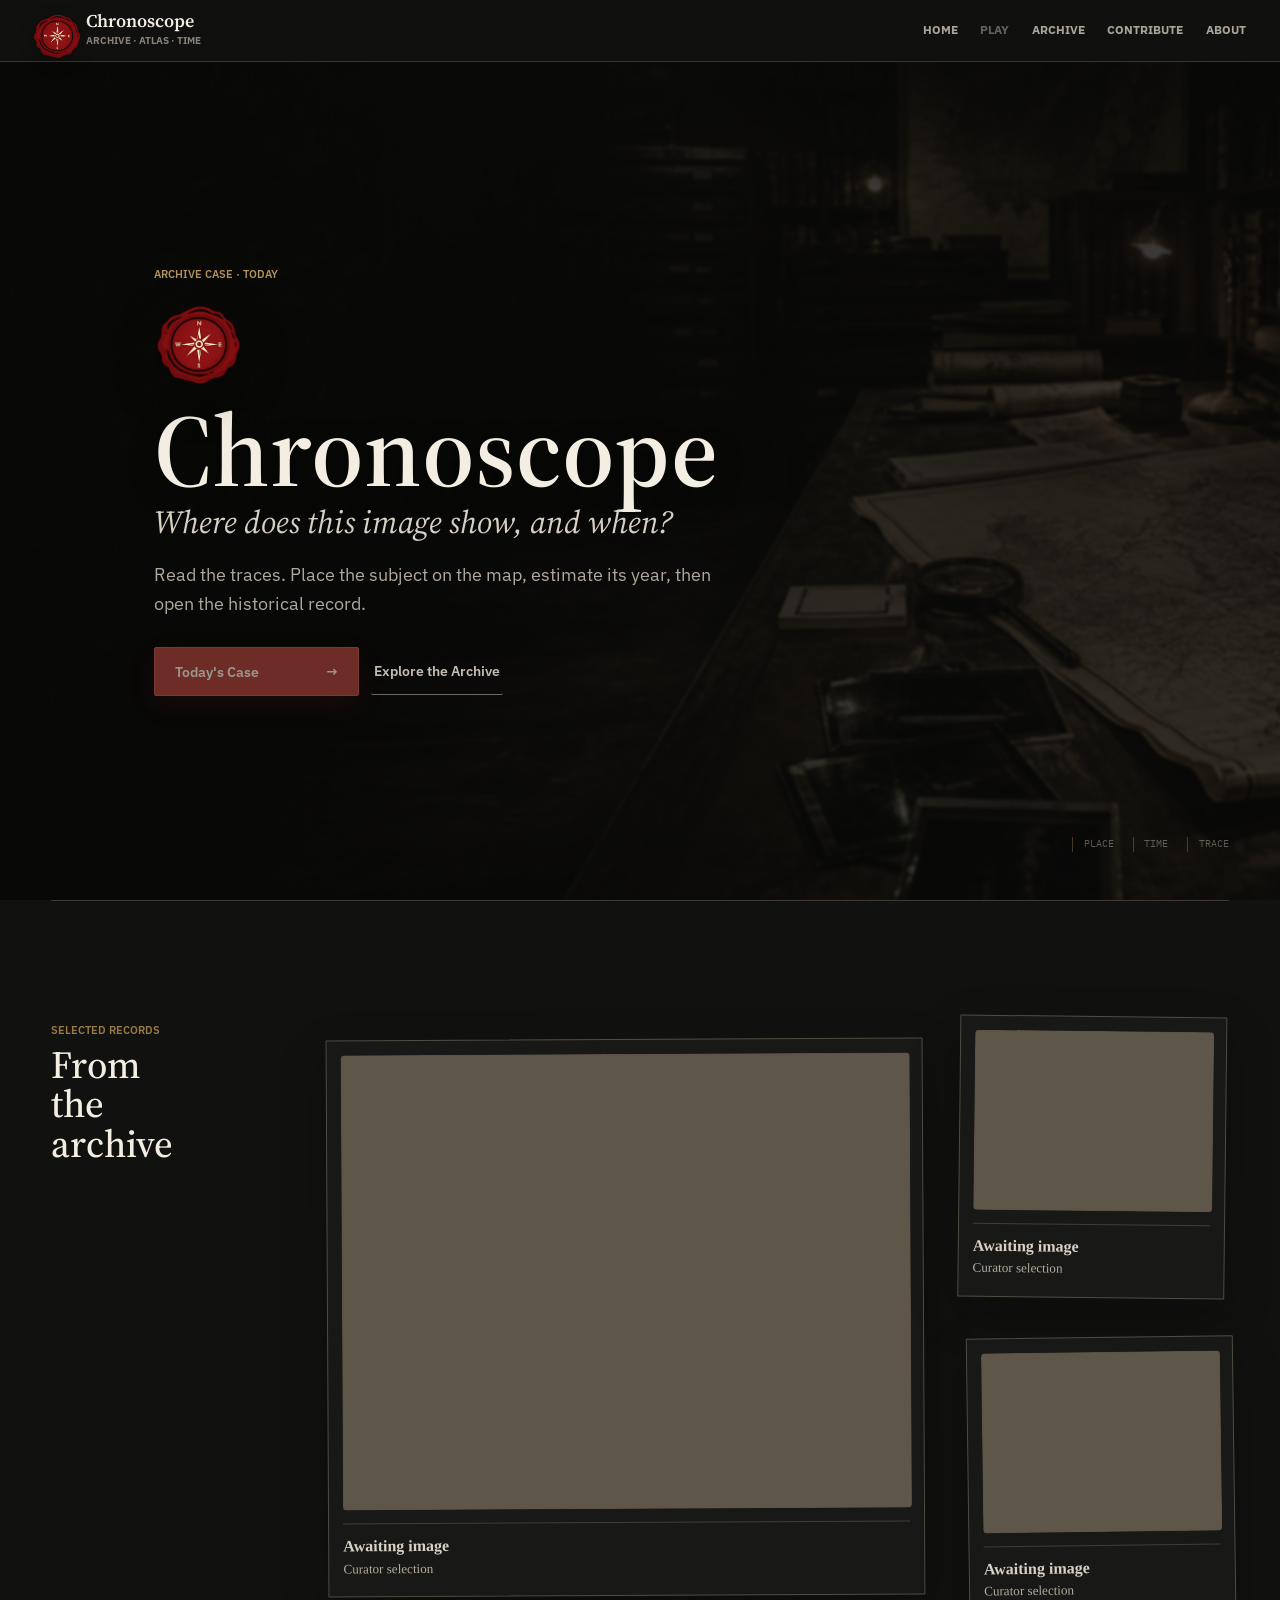
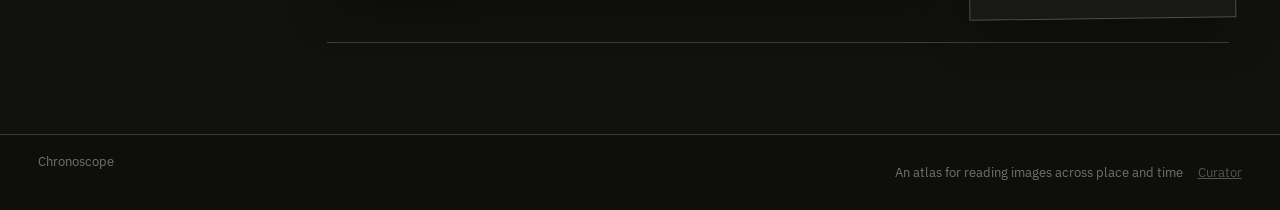
==== commit 6180d106: "Refine homepage sharing and map labels" ====
--- a/index.html
+++ b/index.html
@@ -20,7 +20,7 @@
       href="https://fonts.googleapis.com/css2?family=IBM+Plex+Mono:wght@400;500;600&amp;family=IBM+Plex+Sans:wght@400;500;600;700&amp;family=Source+Serif+4:opsz,wght@8..60,400;8..60,500;8..60,600;8..60,700&amp;display=swap"
       rel="stylesheet"
     />
-    <link rel="stylesheet" href="style.css?v=chronoscope-21" />
+    <link rel="stylesheet" href="style.css?v=chronoscope-23" />
     <!-- Google tag (gtag.js). Public pages only; admin.html intentionally omits analytics. -->
     <script async src="https://www.googletagmanager.com/gtag/js?id=G-4NTPNH9KXJ"></script>
     <script>
@@ -31,7 +31,7 @@
     </script>
     <script src="https://unpkg.com/leaflet/dist/leaflet.js"></script>
     <script src="https://cdn.jsdelivr.net/npm/@supabase/supabase-js@2"></script>
-    <script src="script.js?v=chronoscope-21" defer></script>
+    <script src="script.js?v=chronoscope-23" defer></script>
   </head>
   <body class="view-home" data-page="main">
     <header class="site-header">
@@ -57,16 +57,8 @@
     <main class="app-shell">
       <section class="screen is-active home-screen" data-view="home" id="home">
         <div class="chronoscope-hero">
-          <div class="hero-montage" aria-hidden="true">
-            <figure class="montage-frame montage-frame-primary">
-              <img id="heroImageOne" alt="" hidden />
-            </figure>
-            <figure class="montage-frame montage-frame-secondary">
-              <img id="heroImageTwo" alt="" hidden />
-            </figure>
-            <figure class="montage-frame montage-frame-tertiary">
-              <img id="heroImageThree" alt="" hidden />
-            </figure>
+          <div class="hero-background" aria-hidden="true">
+            <img id="heroBackgroundImage" src="assets/chronoscope-archive-room.jpg" alt="" />
           </div>
           <div class="hero-shade" aria-hidden="true"></div>
 
@@ -166,6 +158,49 @@
           <div class="record-metrics" id="playerRecordMetrics"></div>
         </section>
 
+        <section class="record-catalogue" aria-labelledby="recordCatalogueTitle">
+          <div class="archive-section-heading catalogue-heading">
+            <div>
+              <p class="kicker">Published records</p>
+              <h3 id="recordCatalogueTitle">Browse the Collection</h3>
+            </div>
+            <button class="text-button compact-button" type="button" data-view-target="methodology">
+              Editorial Standards
+            </button>
+          </div>
+
+          <div class="catalogue-controls" aria-label="Archive filters">
+            <label class="catalogue-search">
+              <span>Search</span>
+              <input id="archiveSearch" type="search" placeholder="Title, place, subject..." autocomplete="off" />
+            </label>
+            <label>
+              <span>Period</span>
+              <select id="archivePeriodFilter">
+                <option value="all">All periods</option>
+              </select>
+            </label>
+            <label>
+              <span>Medium</span>
+              <select id="archiveMediumFilter">
+                <option value="all">All media</option>
+              </select>
+            </label>
+            <label>
+              <span>Tag</span>
+              <select id="archiveTagFilter">
+                <option value="all">All tags</option>
+              </select>
+            </label>
+          </div>
+
+          <div class="catalogue-summary">
+            <p id="archiveRecordCount" aria-live="polite"></p>
+            <button class="text-button compact-button" type="button" id="clearArchiveFilters">Clear filters</button>
+          </div>
+          <div class="record-grid" id="archiveRecordGrid"></div>
+        </section>
+
         <div class="archive-index">
           <section class="archive-index-section" aria-labelledby="dailyArchiveTitle">
             <div class="archive-section-heading">
@@ -202,6 +237,74 @@
             Begin Practice <span aria-hidden="true">&rarr;</span>
           </button>
         </section>
+      </section>
+
+      <section class="screen record-screen" data-view="record" id="record">
+        <button class="record-back text-button" type="button" id="backToArchive">
+          <span aria-hidden="true">&larr;</span> Back to Archive
+        </button>
+
+        <article class="record-document" aria-labelledby="recordTitle">
+          <header class="record-header">
+            <div>
+              <p class="kicker">Chronoscope record <span id="recordNumber"></span></p>
+              <h2 id="recordTitle">Archive Record</h2>
+              <p class="record-deck" id="recordDeck"></p>
+            </div>
+            <div class="record-header-actions">
+              <button class="secondary-button" type="button" id="copyRecordLink">Copy Record Link</button>
+              <p class="loading-note" id="copyRecordStatus" aria-live="polite"></p>
+            </div>
+          </header>
+
+          <div class="record-layout">
+            <figure class="record-image-plate">
+              <button class="record-image-button" type="button" id="openRecordImage" aria-label="Inspect the complete image">
+                <img id="recordImage" alt="" />
+                <span>Inspect image <span aria-hidden="true">&nearr;</span></span>
+              </button>
+              <figcaption id="recordImageCaption"></figcaption>
+            </figure>
+
+            <aside class="record-facts" aria-label="Record details">
+              <dl id="recordFactList"></dl>
+              <div id="recordMap" class="record-map" aria-label="Mapped record location"></div>
+              <p class="record-coordinates" id="recordCoordinates"></p>
+            </aside>
+          </div>
+
+          <div class="record-reading">
+            <section class="record-narrative">
+              <p class="kicker">Historical record</p>
+              <div id="recordHistoricalText"></div>
+            </section>
+            <aside class="record-provenance">
+              <section>
+                <h3>Provenance</h3>
+                <p id="recordSource"></p>
+                <div class="record-source-links" id="recordSourceLinks"></div>
+              </section>
+              <section>
+                <h3>Rights &amp; Use</h3>
+                <p id="recordRights"></p>
+              </section>
+              <section>
+                <h3>Appears In</h3>
+                <div id="recordAppearances"></div>
+              </section>
+            </aside>
+          </div>
+
+          <section class="related-records" aria-labelledby="relatedRecordsTitle">
+            <div class="archive-section-heading">
+              <div>
+                <p class="kicker">From the same index</p>
+                <h3 id="relatedRecordsTitle">Related Records</h3>
+              </div>
+            </div>
+            <div class="related-record-grid" id="relatedRecordGrid"></div>
+          </section>
+        </article>
       </section>
 
       <section class="screen game-screen" data-view="game" id="game">
@@ -317,7 +420,7 @@
 
           <section class="share-panel">
             <h3>Share Result</h3>
-            <textarea id="shareText" readonly rows="7"></textarea>
+            <textarea id="shareText" readonly rows="4"></textarea>
             <div class="button-row">
               <button class="primary-button" type="button" id="copyResult">Copy Result</button>
               <button class="secondary-button" type="button" data-action="replay-challenge">
@@ -479,6 +582,108 @@
             </p>
           </section>
         </div>
+        <div class="about-standards-link">
+          <p>Read how Chronoscope verifies dates, locations, provenance, and reuse rights.</p>
+          <button class="secondary-button" type="button" data-view-target="methodology">Editorial Standards</button>
+        </div>
+      </section>
+
+      <section class="screen methodology-screen" data-view="methodology" id="methodology">
+        <div class="methodology-heading">
+          <p class="kicker">Editorial method</p>
+          <h2>How the record is made.</h2>
+          <p>
+            Chronoscope treats every playable image as both a challenge and an
+            archival claim. Publication requires evidence for what the image shows,
+            where it belongs on the map, when it was made or depicts, and how it may
+            be displayed.
+          </p>
+        </div>
+
+        <div class="methodology-index" aria-label="Editorial standards">
+          <section>
+            <span>01</span>
+            <div>
+              <h3>Place</h3>
+              <p>
+                Scored cases use a defensible point: a camera position, event site,
+                named landmark, or short street segment. A city or region alone is
+                not treated as precise evidence. For representational art, the pin
+                marks the documented subject rather than an invented viewpoint.
+              </p>
+            </div>
+          </section>
+          <section>
+            <span>02</span>
+            <div>
+              <h3>Time</h3>
+              <p>
+                The answer year follows the most relevant documented date: exposure,
+                depicted event, or artwork creation. Catalogue uncertainty remains
+                visible in the displayed date range; Chronoscope does not silently
+                turn an approximate or disputed date into certainty.
+              </p>
+            </div>
+          </section>
+          <section>
+            <span>03</span>
+            <div>
+              <h3>Sources</h3>
+              <p>
+                Museum, library, archive, monument, and government records are
+                preferred. Secondary sources may corroborate coordinates or context,
+                but should not replace the originating collection record when one is
+                available.
+              </p>
+            </div>
+          </section>
+          <section>
+            <span>04</span>
+            <div>
+              <h3>Rights</h3>
+              <p>
+                Every record carries a rights or reuse note. Public-domain and open
+                licences are preferred; attribution and source links remain attached
+                to the record even when the image itself is freely reusable.
+              </p>
+            </div>
+          </section>
+          <section>
+            <span>05</span>
+            <div>
+              <h3>Review</h3>
+              <p>
+                Community and research-assistant proposals enter a private queue.
+                Nothing becomes playable automatically: the curator may edit, reject,
+                or publish only after checking image identity, place, date, context,
+                and rights.
+              </p>
+            </div>
+          </section>
+          <section>
+            <span>06</span>
+            <div>
+              <h3>Uncertainty &amp; Corrections</h3>
+              <p>
+                Hoaxes, contested claims, and uncertain identifications are labelled
+                as such rather than presented as settled fact. Better evidence may
+                lead to a revised pin, date, title, or historical record.
+              </p>
+            </div>
+          </section>
+        </div>
+
+        <div class="methodology-closing">
+          <p>
+            Chronoscope is an evolving public-history project. A published record is
+            a documented reading of the evidence, not a claim that historical
+            knowledge can never change.
+          </p>
+          <div class="button-row">
+            <button class="primary-button" type="button" data-view-target="archive">Browse the Archive</button>
+            <button class="secondary-button" type="button" data-view-target="submit">Contribute a Record</button>
+          </div>
+        </div>
       </section>
     </main>
 
--- a/style.css
+++ b/style.css
@@ -2750,13 +2750,13 @@
   to { opacity: 1; }
 }
 
-.hero-montage,
+.hero-background,
 .hero-shade {
   position: absolute;
   inset: 0;
 }
 
-.hero-montage {
+.hero-background {
   z-index: -3;
   overflow: hidden;
   background: #0D0D0C;
@@ -2767,46 +2767,13 @@
   background: rgba(9, 9, 8, 0.68);
 }
 
-.montage-frame {
-  position: absolute;
-  margin: 0;
-  overflow: hidden;
-  border: 1px solid rgba(154, 122, 72, 0.2);
-  background: #151513;
-  box-shadow: 0 24px 65px rgba(0, 0, 0, 0.42);
-}
-
-.montage-frame-primary {
-  inset: -4% 23% 2% 17%;
-  transform: rotate(-0.4deg);
-}
-
-.montage-frame-secondary {
-  top: 5%;
-  right: -2%;
-  width: 29%;
-  height: 52%;
-  transform: rotate(0.8deg);
-}
-
-.montage-frame-tertiary {
-  right: 4%;
-  bottom: -8%;
-  width: 33%;
-  height: 46%;
-  transform: rotate(-0.7deg);
-}
-
-.montage-frame img {
+.hero-background img {
   width: 100%;
   height: 100%;
   object-fit: cover;
-  filter: grayscale(0.72) contrast(0.9) brightness(0.48) blur(2px);
-  transform: scale(1.02);
-}
-
-.montage-frame.is-empty {
-  opacity: 0.16;
+  object-position: center;
+  filter: grayscale(0.22) saturate(0.72) contrast(1.04) brightness(0.68) blur(1.5px);
+  transform: scale(1.015);
 }
 
 .hero-content {
@@ -3693,13 +3660,8 @@
     margin-left: 0;
   }
 
-  .montage-frame-primary {
-    inset: -3% 5% 8% 5%;
-  }
-
-  .montage-frame-secondary,
-  .montage-frame-tertiary {
-    opacity: 0.42;
+  .hero-background img {
+    object-position: 68% center;
   }
 
   .round-bar {
@@ -4371,3 +4333,697 @@
     padding-left: 0.75rem;
   }
 }
+
+/* Public collection catalogue and permanent archive records. */
+.record-catalogue {
+  margin-top: clamp(2.5rem, 6vw, 5.5rem);
+  padding-top: clamp(1.5rem, 3vw, 2.5rem);
+  border-top: 1px solid #48443D;
+}
+
+.catalogue-heading {
+  align-items: end;
+}
+
+.catalogue-heading h3,
+.related-records h3 {
+  margin: 0;
+  color: var(--bone-bright);
+  font-size: clamp(1.65rem, 3vw, 2.5rem);
+  font-weight: 500;
+}
+
+.catalogue-controls {
+  display: grid;
+  grid-template-columns: minmax(260px, 1.7fr) repeat(3, minmax(150px, 0.72fr));
+  gap: 0.75rem;
+  margin-top: 1.6rem;
+  padding: 1rem 0;
+  border-top: 1px solid #35322D;
+  border-bottom: 1px solid #35322D;
+}
+
+.catalogue-controls label {
+  display: grid;
+  gap: 0.38rem;
+  min-width: 0;
+  color: #8F8980;
+  font-family: "IBM Plex Mono", monospace;
+  font-size: 0.62rem;
+  text-transform: uppercase;
+}
+
+.catalogue-controls input,
+.catalogue-controls select {
+  width: 100%;
+  min-width: 0;
+  min-height: 42px;
+  padding: 0.5rem 0.62rem;
+  text-transform: none;
+}
+
+.catalogue-summary {
+  display: flex;
+  min-height: 48px;
+  align-items: center;
+  justify-content: space-between;
+  gap: 1rem;
+}
+
+.catalogue-summary p {
+  margin: 0;
+  color: #8C867D;
+  font-family: "IBM Plex Mono", monospace;
+  font-size: 0.65rem;
+  text-transform: uppercase;
+}
+
+.record-grid {
+  display: grid;
+  grid-template-columns: repeat(3, minmax(0, 1fr));
+  gap: clamp(1rem, 2vw, 1.65rem);
+}
+
+.archive-record-card {
+  min-width: 0;
+  border-top: 1px solid #4B4740;
+}
+
+.archive-record-card button {
+  display: grid;
+  width: 100%;
+  height: 100%;
+  min-width: 0;
+  padding: 0.72rem 0 1rem;
+  color: inherit;
+  text-align: left;
+  background: transparent;
+}
+
+.archive-record-card button:focus-visible {
+  outline: 2px solid var(--archive-red-soft);
+  outline-offset: 4px;
+}
+
+.record-card-image {
+  position: relative;
+  display: block;
+  aspect-ratio: 4 / 3;
+  overflow: hidden;
+  border: 1px solid #403D37;
+  background: #080808;
+}
+
+.record-card-image img {
+  width: 100%;
+  height: 100%;
+  object-fit: cover;
+  filter: grayscale(0.18) saturate(0.8) contrast(1.03);
+  transition: filter 180ms ease, transform 180ms ease;
+}
+
+.archive-record-card button:hover .record-card-image img {
+  filter: grayscale(0) saturate(0.92) contrast(1.04);
+  transform: scale(1.015);
+}
+
+.record-card-image > span {
+  position: absolute;
+  right: 0;
+  bottom: 0;
+  padding: 0.32rem 0.5rem;
+  color: #E0D9CE;
+  background: rgba(10, 10, 9, 0.9);
+  font-family: "IBM Plex Mono", monospace;
+  font-size: 0.6rem;
+}
+
+.record-card-copy {
+  display: grid;
+  min-width: 0;
+  padding-top: 0.75rem;
+}
+
+.record-card-meta {
+  color: #927E59;
+  font-family: "IBM Plex Mono", monospace;
+  font-size: 0.59rem;
+  text-transform: uppercase;
+}
+
+.record-card-copy strong {
+  margin-top: 0.3rem;
+  overflow-wrap: anywhere;
+  color: #E1DACE;
+  font-family: "Source Serif 4", Georgia, serif;
+  font-size: clamp(1.05rem, 1.6vw, 1.3rem);
+  font-weight: 500;
+  line-height: 1.18;
+}
+
+.record-card-place {
+  margin-top: 0.35rem;
+  overflow-wrap: anywhere;
+  color: #8F8980;
+  font-size: 0.72rem;
+  line-height: 1.45;
+}
+
+.record-card-tags {
+  display: flex;
+  min-width: 0;
+  flex-wrap: wrap;
+  gap: 0.35rem;
+  margin-top: 0.65rem;
+}
+
+.record-card-tags em {
+  padding: 0.2rem 0.34rem;
+  border: 1px solid #403C36;
+  color: #827C73;
+  font-family: "IBM Plex Mono", monospace;
+  font-size: 0.53rem;
+  font-style: normal;
+  line-height: 1;
+}
+
+.catalogue-empty {
+  grid-column: 1 / -1;
+  display: grid;
+  gap: 0.35rem;
+  min-height: 160px;
+  place-content: center;
+  border-top: 1px solid #403D37;
+  border-bottom: 1px solid #403D37;
+  color: #817B72;
+  text-align: center;
+}
+
+.catalogue-empty strong {
+  color: #CFC8BD;
+  font-family: "Source Serif 4", Georgia, serif;
+  font-size: 1.2rem;
+  font-weight: 500;
+}
+
+.record-screen {
+  max-width: 1320px;
+  margin: 0 auto;
+}
+
+.record-back {
+  margin-bottom: 1.4rem;
+}
+
+.record-document {
+  min-width: 0;
+}
+
+.record-header {
+  display: grid;
+  grid-template-columns: minmax(0, 1fr) auto;
+  gap: 2rem;
+  align-items: end;
+  padding: clamp(1.5rem, 4vw, 3rem) 0;
+  border-top: 3px solid var(--archive-red);
+  border-bottom: 1px solid #4A463F;
+}
+
+.record-header h2 {
+  max-width: 18ch;
+  margin: 0.35rem 0 0;
+  color: var(--bone-bright);
+  font-size: clamp(2.7rem, 7vw, 6.4rem);
+  font-weight: 500;
+  line-height: 0.92;
+  overflow-wrap: anywhere;
+}
+
+.record-deck {
+  max-width: 68ch;
+  margin: 1rem 0 0;
+  color: #A29B91;
+  font-family: "Source Serif 4", Georgia, serif;
+  font-size: clamp(1rem, 2vw, 1.35rem);
+  line-height: 1.5;
+}
+
+.record-header-actions {
+  display: grid;
+  min-width: 180px;
+  gap: 0.35rem;
+}
+
+.record-header-actions .loading-note {
+  min-height: 1rem;
+  margin: 0;
+  text-align: right;
+}
+
+.record-layout {
+  display: grid;
+  grid-template-columns: minmax(0, 1.65fr) minmax(280px, 0.55fr);
+  gap: clamp(1.5rem, 4vw, 4rem);
+  padding: clamp(2rem, 5vw, 4.5rem) 0;
+  align-items: start;
+}
+
+.record-image-plate {
+  min-width: 0;
+  margin: 0;
+}
+
+.record-image-button {
+  position: relative;
+  display: grid;
+  width: 100%;
+  min-height: 420px;
+  place-items: center;
+  padding: 0;
+  overflow: hidden;
+  border: 1px solid #393631;
+  color: #D2CBC0;
+  background: #050505;
+}
+
+.record-image-button img {
+  width: auto;
+  max-width: 100%;
+  height: auto;
+  max-height: 76svh;
+  object-fit: contain;
+}
+
+.record-image-button > span {
+  position: absolute;
+  right: 0.7rem;
+  bottom: 0.7rem;
+  padding: 0.38rem 0.55rem;
+  border: 1px solid #565149;
+  color: #D4CDC1;
+  background: rgba(13, 13, 12, 0.92);
+  font-family: "IBM Plex Mono", monospace;
+  font-size: 0.6rem;
+  text-transform: uppercase;
+}
+
+.record-image-plate figcaption {
+  padding-top: 0.65rem;
+  color: #777168;
+  font-family: "IBM Plex Mono", monospace;
+  font-size: 0.6rem;
+  text-transform: uppercase;
+}
+
+.record-facts {
+  min-width: 0;
+  border-top: 1px solid #4A463F;
+}
+
+.record-facts dl {
+  margin: 0;
+}
+
+.record-facts dl > div {
+  display: grid;
+  grid-template-columns: 88px minmax(0, 1fr);
+  gap: 0.75rem;
+  padding: 0.8rem 0;
+  border-bottom: 1px solid #36332E;
+}
+
+.record-facts dt {
+  color: #8D7854;
+  font-family: "IBM Plex Mono", monospace;
+  font-size: 0.58rem;
+  text-transform: uppercase;
+}
+
+.record-facts dd {
+  min-width: 0;
+  margin: 0;
+  overflow-wrap: anywhere;
+  color: #C8C1B6;
+  font-size: 0.76rem;
+  line-height: 1.45;
+}
+
+.record-tag-fact dd {
+  display: flex;
+  flex-wrap: wrap;
+  gap: 0.3rem;
+}
+
+.record-tag-fact dd span {
+  padding: 0.18rem 0.3rem;
+  border: 1px solid #423F39;
+  color: #999188;
+  font-family: "IBM Plex Mono", monospace;
+  font-size: 0.55rem;
+}
+
+.record-map {
+  height: 260px;
+  margin-top: 1.25rem;
+  border: 1px solid #47443E;
+  border-radius: 2px;
+  background: #111210;
+}
+
+.record-map .leaflet-tile-pane {
+  filter: grayscale(1) invert(0.86) sepia(0.18) saturate(0.55) brightness(0.67) contrast(1.18);
+}
+
+.record-coordinates {
+  margin: 0.45rem 0 0;
+  color: #777168;
+  font-family: "IBM Plex Mono", monospace;
+  font-size: 0.58rem;
+}
+
+.record-reading {
+  display: grid;
+  grid-template-columns: minmax(0, 1.35fr) minmax(280px, 0.55fr);
+  gap: clamp(2rem, 6vw, 6rem);
+  padding: clamp(2rem, 5vw, 4rem) 0;
+  border-top: 1px solid #4A463F;
+}
+
+.record-narrative p:last-child {
+  max-width: 65ch;
+  margin: 0.9rem 0 0;
+  color: #D1C9BE;
+  font-family: "Source Serif 4", Georgia, serif;
+  font-size: clamp(1.25rem, 2.2vw, 1.7rem);
+  line-height: 1.58;
+}
+
+.record-provenance {
+  min-width: 0;
+}
+
+.record-provenance section {
+  padding: 0 0 1.25rem;
+  border-top: 1px solid #46423B;
+}
+
+.record-provenance h3 {
+  margin: 0;
+  padding-top: 0.75rem;
+  color: #D1CABF;
+  font-size: 0.92rem;
+  font-weight: 500;
+}
+
+.record-provenance p,
+.record-no-link {
+  color: #918B82;
+  font-size: 0.72rem;
+  line-height: 1.6;
+  overflow-wrap: anywhere;
+}
+
+.record-source-links,
+#recordAppearances {
+  display: grid;
+  gap: 0.4rem;
+}
+
+.record-source-links a,
+#recordAppearances button {
+  display: block;
+  width: 100%;
+  min-height: 0;
+  padding: 0.32rem 0;
+  border: 0;
+  border-bottom: 1px solid #3E3A34;
+  color: #BCA77A;
+  text-align: left;
+  text-decoration: none;
+  background: transparent;
+  font-family: "IBM Plex Mono", monospace;
+  font-size: 0.59rem;
+  line-height: 1.45;
+}
+
+.record-source-links a:hover,
+#recordAppearances button:hover {
+  color: var(--bone-bright);
+  border-bottom-color: var(--archive-red);
+}
+
+.related-records {
+  padding: clamp(2rem, 5vw, 4rem) 0;
+  border-top: 1px solid #4A463F;
+}
+
+.related-record-grid {
+  display: grid;
+  grid-template-columns: repeat(4, minmax(0, 1fr));
+  gap: 1rem;
+  margin-top: 1.4rem;
+}
+
+.archive-record-card.is-compact .record-card-copy strong {
+  font-size: 1rem;
+}
+
+.archive-record-card.is-compact .record-card-place,
+.archive-record-card.is-compact .record-card-tags {
+  display: none;
+}
+
+.reveal-record-action {
+  margin-top: 1rem;
+  padding-top: 0.85rem;
+  border-top: 1px solid #C5B8A4;
+}
+
+.round-record-link {
+  display: block;
+  width: fit-content;
+  min-height: 0;
+  padding: 0;
+  border-bottom: 1px solid #7F7568;
+  color: #E0D9CE;
+  text-align: left;
+  background: transparent;
+  font-family: "Source Serif 4", Georgia, serif;
+  font-weight: 500;
+}
+
+.round-record-link:hover {
+  border-bottom-color: var(--archive-red-soft);
+  color: var(--bone-bright);
+}
+
+.round-record-answer {
+  display: block;
+  margin-top: 0.28rem;
+  color: #8F8980;
+  font-size: 0.68rem;
+}
+
+/* Editorial standards: an index, not a marketing page. */
+.methodology-screen {
+  max-width: 1180px;
+  margin: 0 auto;
+}
+
+.methodology-heading {
+  display: grid;
+  min-height: 420px;
+  align-content: end;
+  padding: clamp(2rem, 7vw, 6rem) 0 clamp(2rem, 5vw, 4rem);
+  border-bottom: 1px solid #4A463F;
+}
+
+.methodology-heading h2 {
+  max-width: 12ch;
+  margin: 0.55rem 0 0;
+  color: var(--bone-bright);
+  font-size: clamp(3.2rem, 9vw, 7.5rem);
+  font-weight: 500;
+  line-height: 0.9;
+}
+
+.methodology-heading > p:last-child {
+  max-width: 66ch;
+  margin: 1.5rem 0 0;
+  color: #ACA59A;
+  font-family: "Source Serif 4", Georgia, serif;
+  font-size: clamp(1.05rem, 2vw, 1.35rem);
+  line-height: 1.6;
+}
+
+.methodology-index {
+  display: grid;
+  grid-template-columns: repeat(2, minmax(0, 1fr));
+  border-bottom: 1px solid #4A463F;
+}
+
+.methodology-index section {
+  display: grid;
+  grid-template-columns: 42px minmax(0, 1fr);
+  gap: 1rem;
+  padding: clamp(1.5rem, 4vw, 3rem);
+  border-bottom: 1px solid #3C3933;
+}
+
+.methodology-index section:nth-child(odd) {
+  padding-left: 0;
+  border-right: 1px solid #3C3933;
+}
+
+.methodology-index section:nth-child(even) {
+  padding-right: 0;
+}
+
+.methodology-index > section > span {
+  color: var(--archive-gold);
+  font-family: "IBM Plex Mono", monospace;
+  font-size: 0.62rem;
+}
+
+.methodology-index h3 {
+  margin: 0;
+  color: #DDD6CB;
+  font-size: 1.35rem;
+  font-weight: 500;
+}
+
+.methodology-index p {
+  max-width: 48ch;
+  margin: 0.65rem 0 0;
+  color: #948E85;
+  line-height: 1.68;
+}
+
+.methodology-closing,
+.about-standards-link {
+  display: flex;
+  gap: 2rem;
+  align-items: center;
+  justify-content: space-between;
+  padding: clamp(2rem, 5vw, 4rem) 0;
+}
+
+.methodology-closing p,
+.about-standards-link p {
+  max-width: 62ch;
+  margin: 0;
+  color: #A19A90;
+  line-height: 1.65;
+}
+
+.about-standards-link {
+  margin-top: clamp(2rem, 5vw, 4rem);
+  border-top: 1px solid #48443D;
+}
+
+@media (max-width: 1000px) {
+  .catalogue-controls {
+    grid-template-columns: repeat(2, minmax(0, 1fr));
+  }
+
+  .catalogue-search {
+    grid-column: 1 / -1;
+  }
+
+  .record-grid {
+    grid-template-columns: repeat(2, minmax(0, 1fr));
+  }
+
+  .record-layout,
+  .record-reading {
+    grid-template-columns: 1fr;
+  }
+
+  .record-facts {
+    display: grid;
+    grid-template-columns: minmax(0, 1fr) minmax(280px, 0.8fr);
+    gap: 1.5rem;
+  }
+
+  .record-map {
+    margin-top: 0;
+  }
+
+  .record-coordinates {
+    grid-column: 2;
+  }
+
+  .related-record-grid {
+    grid-template-columns: repeat(2, minmax(0, 1fr));
+  }
+}
+
+@media (max-width: 700px) {
+  .catalogue-heading,
+  .record-header,
+  .methodology-closing,
+  .about-standards-link {
+    align-items: stretch;
+    grid-template-columns: 1fr;
+    flex-direction: column;
+  }
+
+  .catalogue-heading {
+    display: grid;
+  }
+
+  .catalogue-heading .text-button {
+    width: fit-content;
+  }
+
+  .catalogue-controls,
+  .record-grid,
+  .record-facts,
+  .related-record-grid,
+  .methodology-index {
+    grid-template-columns: 1fr;
+  }
+
+  .catalogue-search {
+    grid-column: auto;
+  }
+
+  .record-header h2 {
+    max-width: 100%;
+    font-size: clamp(2.6rem, 14vw, 4.8rem);
+  }
+
+  .record-header-actions,
+  .record-header-actions .loading-note {
+    width: 100%;
+    text-align: left;
+  }
+
+  .record-image-button {
+    min-height: 260px;
+  }
+
+  .record-facts dl > div {
+    grid-template-columns: 78px minmax(0, 1fr);
+  }
+
+  .record-coordinates {
+    grid-column: auto;
+  }
+
+  .methodology-heading {
+    min-height: 340px;
+  }
+
+  .methodology-index section,
+  .methodology-index section:nth-child(odd),
+  .methodology-index section:nth-child(even) {
+    padding-right: 0;
+    padding-left: 0;
+    border-right: 0;
+  }
+
+  .methodology-closing .button-row {
+    width: 100%;
+  }
+}
